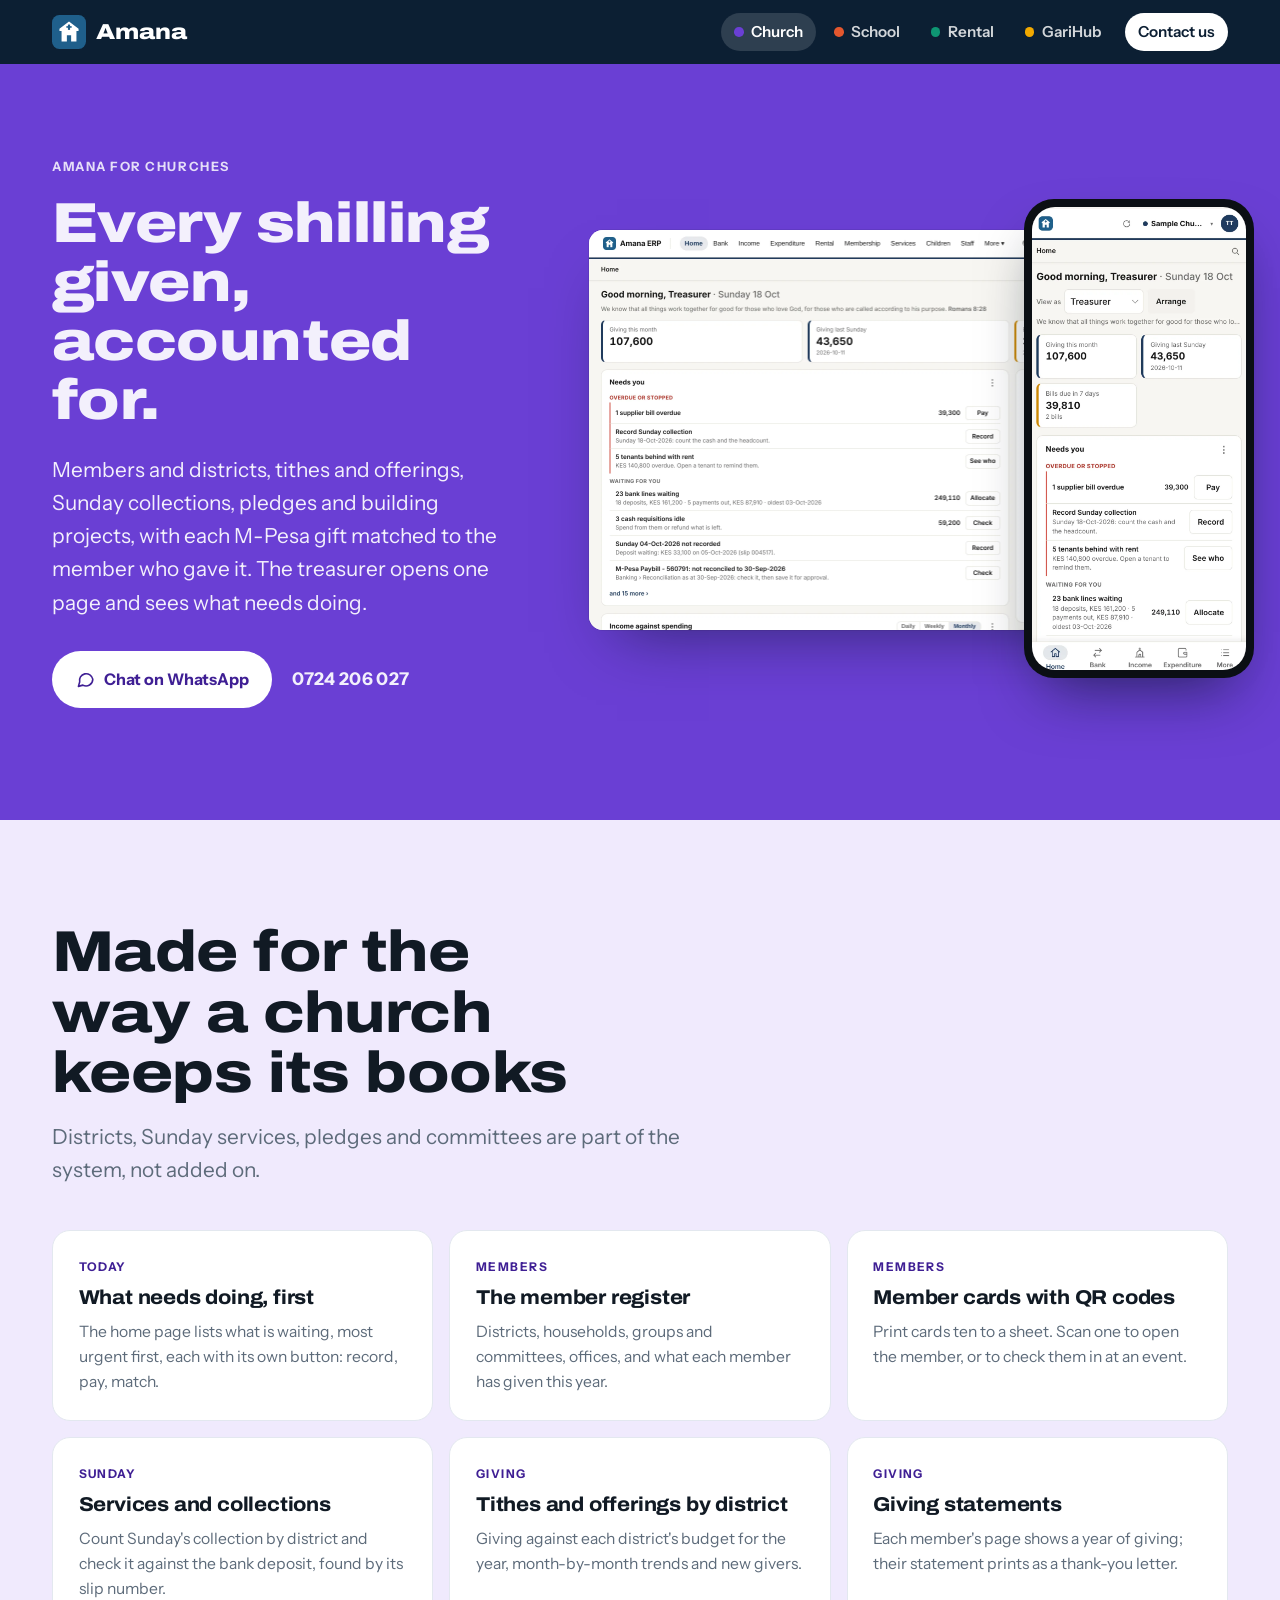
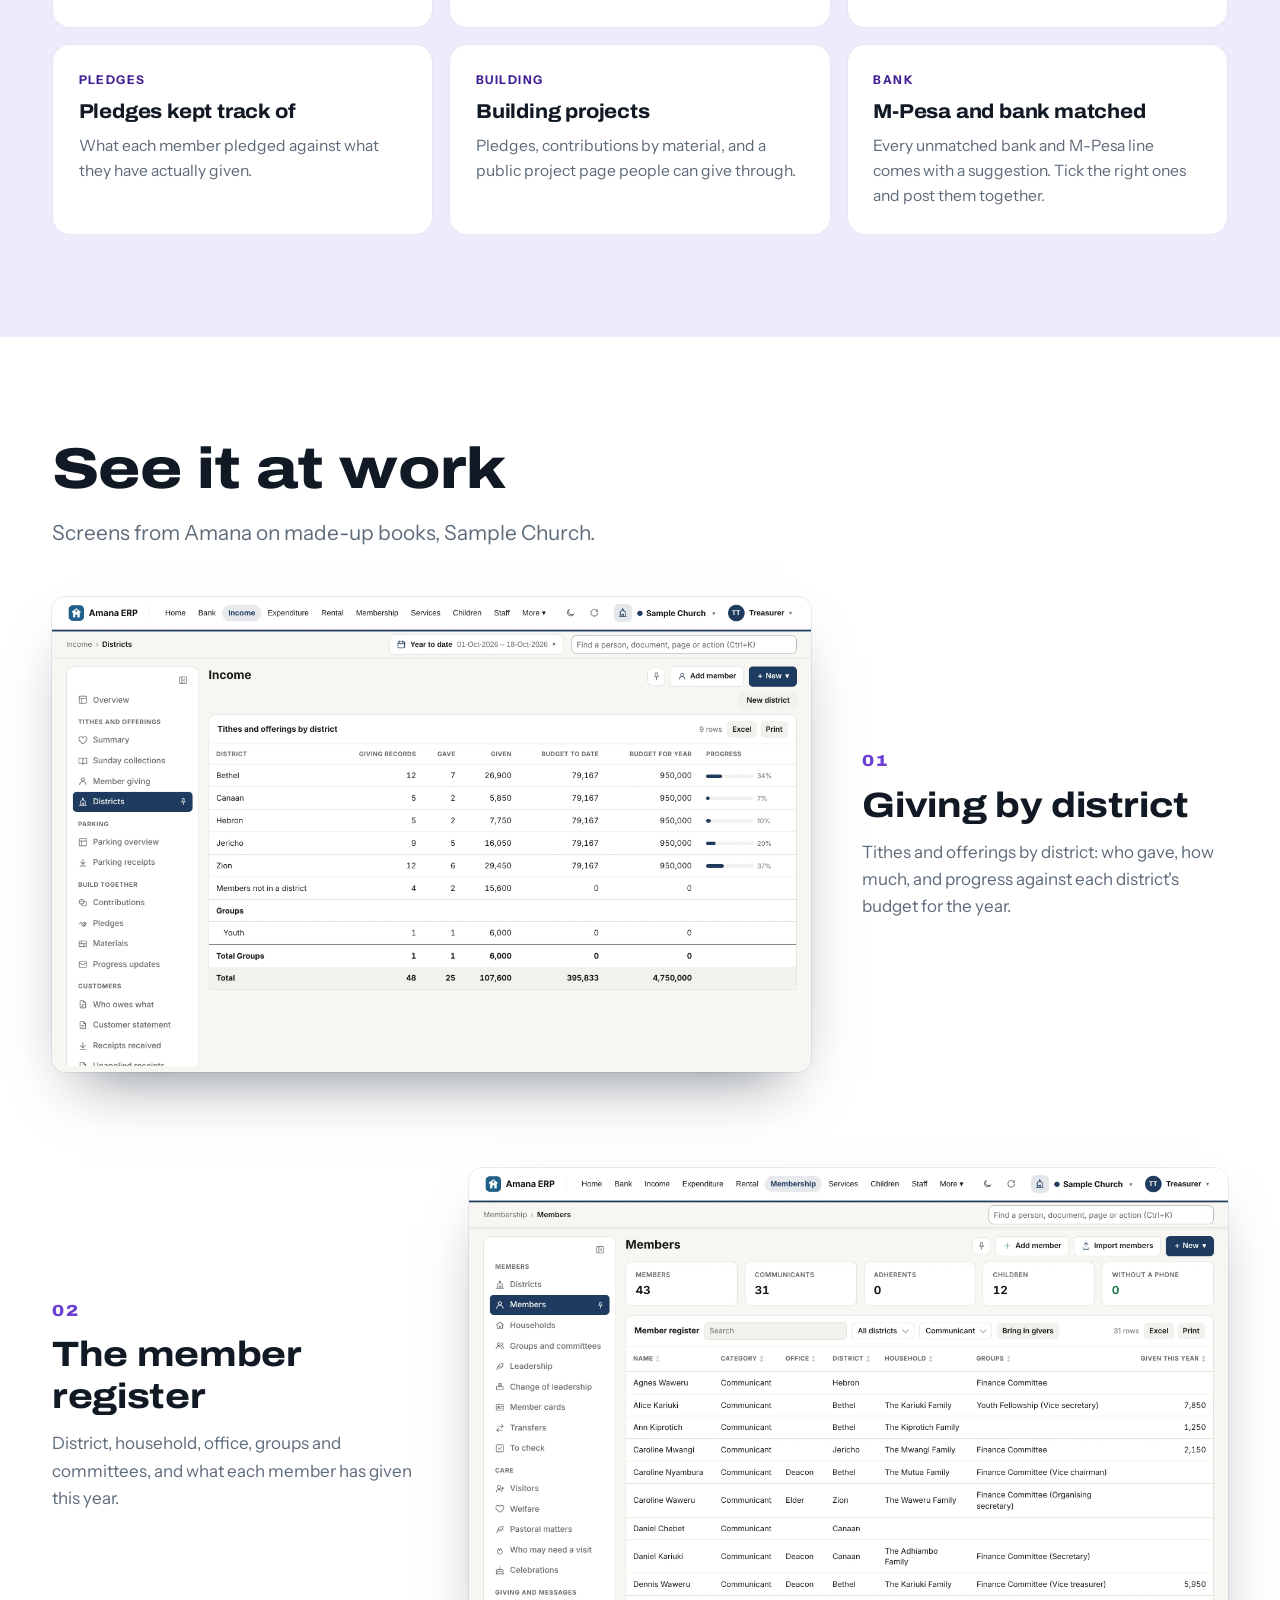
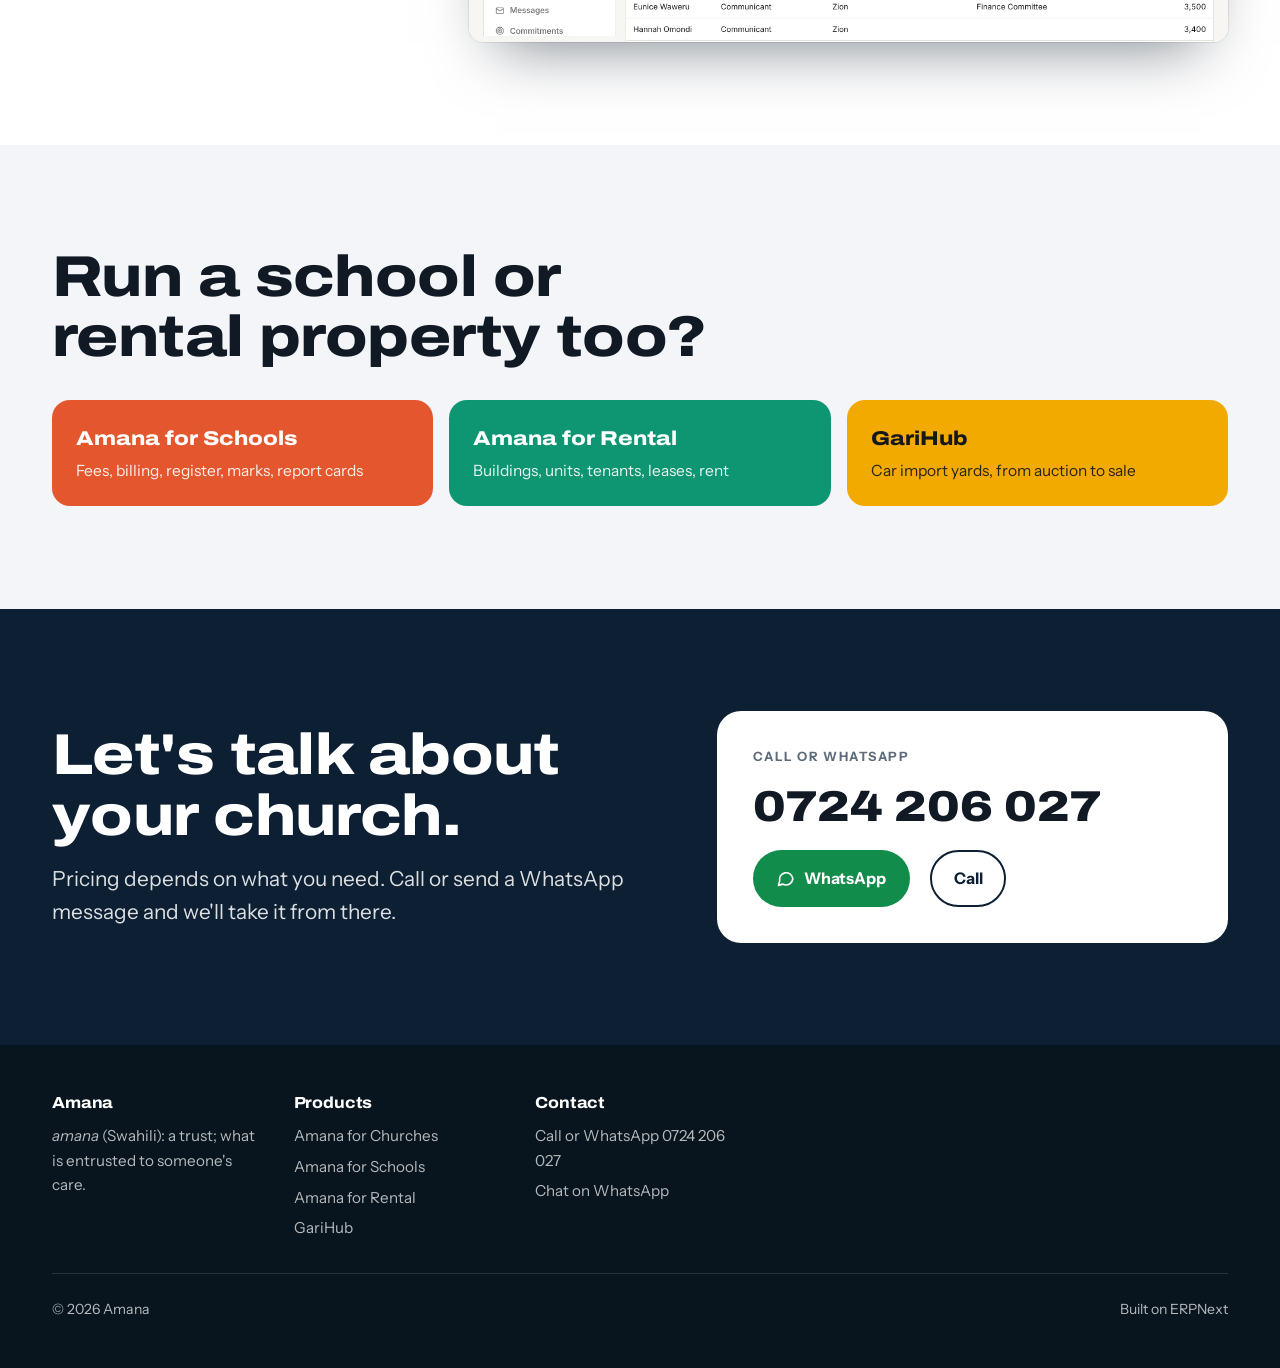
==== church/index.html @ 013166c6 "Church, School and Rental pages; key screenshots only Each product has its own page in its own colou" ====
<!doctype html>
<html lang="en">
<head>
<meta charset="utf-8">
<meta name="viewport" content="width=device-width, initial-scale=1, viewport-fit=cover">
<title>Amana for Churches</title>
<meta name="description" content="Amana keeps a church&#x27;s members, giving, Sunday services, pledges, building projects and accounts in one place, with M-Pesa and bank lines matched to the member.">
<meta property="og:title" content="Amana for Churches">
<meta property="og:description" content="Amana keeps a church&#x27;s members, giving, Sunday services, pledges, building projects and accounts in one place, with M-Pesa and bank lines matched to the member.">
<meta property="og:image" content="https://amana-erp.com/images/church/today.webp">
<meta property="og:url" content="https://amana-erp.com/church/">
<meta property="og:type" content="website">
<link rel="icon" href="/images/amana.svg" type="image/svg+xml">
<link rel="preconnect" href="https://fonts.googleapis.com">
<link rel="preconnect" href="https://fonts.gstatic.com" crossorigin>
<link rel="stylesheet" href="https://fonts.googleapis.com/css2?family=Archivo:wdth,wght@62..125,100..900&family=Instrument+Sans:wght@400;500;600;700&display=swap">
<link rel="stylesheet" href="/css/site.css">
</head>
<body>

<header class="site-header">
	<div class="wrap">
		<a class="logo" href="/"><img src="/images/amana.svg" alt="" width="34" height="34">Amana</a>
		<nav class="site-nav" aria-label="Products">
			<a href="/church/" aria-current="page"><span class="dot" style="background:var(--church)"></span>Church</a>
			<a href="/school/"><span class="dot" style="background:var(--school)"></span>School</a>
			<a href="/rental/"><span class="dot" style="background:var(--rental)"></span>Rental</a>
			<a href="/garihub/"><span class="dot" style="background:var(--garihub)"></span>GariHub</a>
			<a class="nav-contact" href="#contact">Contact us</a>
		</nav>
	</div>
</header>
<main>
	<section class="hero-product tone-church">
		<div class="wrap">
			<div>
				<p class="eyebrow">Amana for Churches</p>
				<h1>Every shilling given, accounted for.</h1>
				<p class="lede">Members and districts, tithes and offerings, Sunday collections, pledges and building projects, with each M-Pesa gift matched to the member who gave it. The treasurer opens one page and sees what needs doing.</p>
				<div class="actions">
					<a class="btn btn-light" href="https://wa.me/254724206027" target="_blank" rel="noopener"><svg viewBox="0 0 24 24" fill="none" stroke="currentColor" stroke-width="2" stroke-linecap="round" stroke-linejoin="round" aria-hidden="true"><path d="M21 11.5a8.4 8.4 0 0 1-12.4 7.4L3 20.5l1.6-5.4A8.4 8.4 0 1 1 21 11.5z"/></svg>Chat on WhatsApp</a>
					<span class="phone-number">0724 206 027</span>
				</div>
			</div>
			<div class="stage">
				<div class="shot"><img src="/images/church/today.webp" alt="The treasurer&#x27;s home page: giving this month, bills due, what needs doing and the cash in each account" width="1280" height="800"></div>
				<div class="phone"><img src="/images/church/today-phone.webp" alt="The church&#x27;s home page on a phone" width="390" height="844"></div>
			</div>
		</div>
	</section>

	<section class="band soft tone-church">
		<div class="wrap">
			<div class="section-head">
				<h2>Made for the way a church keeps its books</h2>
				<p class="lede">Districts, Sunday services, pledges and committees are part of the system, not added on.</p>
			</div>
			<div class="features">
				<article class="feature"><span class="area">Today</span><h3>What needs doing, first</h3><p>The home page lists what is waiting, most urgent first, each with its own button: record, pay, match.</p></article>
				<article class="feature"><span class="area">Members</span><h3>The member register</h3><p>Districts, households, groups and committees, offices, and what each member has given this year.</p></article>
				<article class="feature"><span class="area">Members</span><h3>Member cards with QR codes</h3><p>Print cards ten to a sheet. Scan one to open the member, or to check them in at an event.</p></article>
				<article class="feature"><span class="area">Sunday</span><h3>Services and collections</h3><p>Count Sunday&#x27;s collection by district and check it against the bank deposit, found by its slip number.</p></article>
				<article class="feature"><span class="area">Giving</span><h3>Tithes and offerings by district</h3><p>Giving against each district&#x27;s budget for the year, month-by-month trends and new givers.</p></article>
				<article class="feature"><span class="area">Giving</span><h3>Giving statements</h3><p>Each member&#x27;s page shows a year of giving; their statement prints as a thank-you letter.</p></article>
				<article class="feature"><span class="area">Pledges</span><h3>Pledges kept track of</h3><p>What each member pledged against what they have actually given.</p></article>
				<article class="feature"><span class="area">Building</span><h3>Building projects</h3><p>Pledges, contributions by material, and a public project page people can give through.</p></article>
				<article class="feature"><span class="area">Bank</span><h3>M-Pesa and bank matched</h3><p>Every unmatched bank and M-Pesa line comes with a suggestion. Tick the right ones and post them together.</p></article>
			</div>
		</div>
	</section>

	<section class="band tone-church">
		<div class="wrap">
			<div class="section-head">
				<h2>See it at work</h2>
				<p class="lede">Screens from Amana on made-up books, Sample Church.</p>
			</div>
			<div class="screens">
				<div class="screen-row">
					<div class="shot"><img src="/images/church/giving-by-district.webp" alt="Tithes and offerings by district against budget" width="1280" height="800" loading="lazy"></div>
					<div><span class="num">01</span><h3>Giving by district</h3><p>Tithes and offerings by district: who gave, how much, and progress against each district&#x27;s budget for the year.</p></div>
				</div>
				<div class="screen-row">
					<div class="shot"><img src="/images/church/members.webp" alt="The member register" width="1280" height="800" loading="lazy"></div>
					<div><span class="num">02</span><h3>The member register</h3><p>District, household, office, groups and committees, and what each member has given this year.</p></div>
				</div>
			</div>
		</div>
	</section>

	<section class="band mist">
		<div class="wrap">
			<div class="section-head"><h2>Run a school or rental property too?</h2></div>
			<div class="others">
				<a class="tone-school" href="/school/"><b>Amana for Schools</b><span>Fees, billing, register, marks, report cards</span></a>
				<a class="tone-rental" href="/rental/"><b>Amana for Rental</b><span>Buildings, units, tenants, leases, rent</span></a>
				<a class="tone-garihub" href="/garihub/"><b>GariHub</b><span>Car import yards, from auction to sale</span></a>
			</div>
		</div>
	</section>

	<section class="band contact" id="contact">
		<div class="wrap">
			<div>
				<h2>Let's talk about your church.</h2>
				<p class="lede">Pricing depends on what you need. Call or send a WhatsApp message and we'll take it from there.</p>
			</div>
			<div class="contact-card">
				<span class="label">Call or WhatsApp</span>
				<span class="big">0724 206 027</span>
				<div class="actions">
					<a class="btn btn-whatsapp" href="https://wa.me/254724206027" target="_blank" rel="noopener"><svg viewBox="0 0 24 24" fill="none" stroke="currentColor" stroke-width="2" stroke-linecap="round" stroke-linejoin="round" aria-hidden="true"><path d="M21 11.5a8.4 8.4 0 0 1-12.4 7.4L3 20.5l1.6-5.4A8.4 8.4 0 1 1 21 11.5z"/></svg>WhatsApp</a>
					<a class="btn btn-ghost" href="tel:+254724206027">Call</a>
				</div>
			</div>
		</div>
	</section>
</main>

<footer class="site-footer">
	<div class="wrap">
		<div>
			<h3>Amana</h3>
			<p><i>amana</i> (Swahili): a trust; what is entrusted to someone's care.</p>
		</div>
		<div>
			<h3>Products</h3>
			<ul>
				<li><a href="/church/">Amana for Churches</a></li>
				<li><a href="/school/">Amana for Schools</a></li>
				<li><a href="/rental/">Amana for Rental</a></li>
				<li><a href="/garihub/">GariHub</a></li>
			</ul>
		</div>
		<div>
			<h3>Contact</h3>
			<ul>
				<li>Call or WhatsApp 0724 206 027</li>
				<li><a href="https://wa.me/254724206027" target="_blank" rel="noopener">Chat on WhatsApp</a></li>
			</ul>
		</div>
		<p class="fine"><span>© 2026 Amana</span><span>Built on ERPNext</span></p>
	</div>
</footer>
</body>
</html>
---- css/site.css ----
/* Amana website: one shared stylesheet for the home page and the product pages.
   Layout: full-width colour bands. Each product owns one strong colour; the company
   colour is deep navy. Pages are a stack of bands: hero, features, screens, contact. */
:root {
	--navy: #0c1f33;
	--navy-2: #14304d;
	--ink: #111a24;
	--text: #2b3644;
	--muted: #5d6b7a;
	--line: #e3e8ef;
	--paper: #ffffff;
	--mist: #f3f5f9;

	--church: #6a3fd4;
	--church-deep: #3f1f94;
	--church-soft: #f0eafd;
	--school: #e4572e;
	--school-deep: #a8331a;
	--school-soft: #fdece6;
	--rental: #0e9673;
	--rental-deep: #0a6650;
	--rental-soft: #e2f5ef;
	--garihub: #f2a900;
	--garihub-deep: #8a5a00;
	--garihub-soft: #fff4d4;
	--garihub-ink: #14181d;
	--whatsapp: #128c4a;

	--font-display: "Archivo", "Arial Black", "Helvetica Neue", Arial, sans-serif;
	--font-body: "Instrument Sans", "Segoe UI", system-ui, -apple-system, sans-serif;

	--step-0: 1.0625rem;
	--step-1: 1.25rem;
	--step-2: clamp(1.6rem, 3vw, 2.2rem);
	--step-3: clamp(2.1rem, 5vw, 3.6rem);
	--step-4: clamp(2.5rem, 6.5vw, 4.75rem);
	--wide: 76rem;
	--radius: 18px;
	color-scheme: light;
}

*, *::before, *::after { box-sizing: border-box; }
html { scroll-behavior: smooth; }
@media (prefers-reduced-motion: reduce) { html { scroll-behavior: auto; } }
body {
	margin: 0;
	background: var(--paper);
	color: var(--text);
	font-family: var(--font-body);
	font-size: var(--step-0);
	line-height: 1.6;
	-webkit-font-smoothing: antialiased;
}
img { max-width: 100%; height: auto; display: block; }
a { color: inherit; }
a:focus-visible, button:focus-visible { outline: 3px solid var(--garihub); outline-offset: 3px; border-radius: 6px; }
h1, h2, h3 {
	font-family: var(--font-display);
	font-stretch: 118%;
	color: var(--ink);
	text-wrap: balance;
	margin: 0;
	line-height: 1.05;
	letter-spacing: -0.01em;
}
h1 { font-size: var(--step-4); font-weight: 850; }
h2 { font-size: var(--step-3); font-weight: 800; }
h3 { font-size: var(--step-1); font-weight: 750; line-height: 1.2; font-stretch: 108%; }
p { margin: 0; }

.wrap {
	max-width: var(--wide);
	margin-inline: auto;
	padding-left: max(20px, env(safe-area-inset-left, 0px));
	padding-right: max(20px, env(safe-area-inset-right, 0px));
}
.band { padding-block: clamp(3.5rem, 8vw, 6.5rem); }
.eyebrow {
	display: inline-block;
	font-weight: 700;
	font-size: 0.8rem;
	letter-spacing: 0.12em;
	text-transform: uppercase;
}
.lede { font-size: clamp(1.1rem, 1.8vw, 1.3rem); max-width: 40rem; }

/* Buttons */
.btn {
	display: inline-flex; align-items: center; gap: 0.55rem;
	padding: 0.85rem 1.35rem; border-radius: 999px;
	font-weight: 700; font-size: 1rem; text-decoration: none;
	border: 2px solid transparent; transition: transform 0.15s ease;
}
.btn:hover { transform: translateY(-2px); }
@media (prefers-reduced-motion: reduce) { .btn:hover { transform: none; } }
.btn svg { width: 1.2em; height: 1.2em; flex: none; }
.btn-whatsapp { background: var(--whatsapp); color: #fff; }
.btn-light { background: #fff; color: var(--ink); }
.btn-ghost { border-color: currentColor; color: inherit; }
.phone-number { font-weight: 700; font-size: 1.1rem; letter-spacing: 0.02em; white-space: nowrap; user-select: all; }
.actions { display: flex; flex-wrap: wrap; align-items: center; gap: 0.9rem 1.25rem; margin-top: 2rem; }

/* Header */
body::before {
	content: ""; position: fixed; inset: 0 0 auto;
	height: env(safe-area-inset-top, 0px); z-index: 30; background: var(--navy);
}
.site-header {
	position: sticky; top: env(safe-area-inset-top, 0px); z-index: 20;
	background: var(--navy); color: #fff;
}
.site-header .wrap { display: flex; align-items: center; gap: 1rem 2rem; padding-block: 0.8rem; flex-wrap: wrap; }
.logo { display: flex; align-items: center; gap: 0.6rem; text-decoration: none; font-family: var(--font-display); font-stretch: 118%; font-weight: 850; font-size: 1.35rem; color: #fff; }
.logo img { width: 34px; height: 34px; }
.site-nav { display: flex; align-items: center; gap: 0.35rem; margin-left: auto; flex-wrap: wrap; }
.site-nav a {
	text-decoration: none; font-weight: 600; font-size: 0.95rem;
	padding: 0.45rem 0.8rem; border-radius: 999px; color: rgba(255,255,255,0.82);
	display: inline-flex; align-items: center; gap: 0.45rem;
}
.site-nav a:hover { color: #fff; background: rgba(255,255,255,0.08); }
.site-nav .dot { width: 0.6rem; height: 0.6rem; border-radius: 50%; flex: none; }
.site-nav a[aria-current="page"] { color: #fff; background: rgba(255,255,255,0.14); }
.site-nav a.nav-contact { background: #fff; color: var(--navy); margin-left: 0.4rem; }
@media (max-width: 760px) {
	.site-header .wrap { padding-block: 0.6rem; }
	.site-nav { margin-left: 0; width: 100%; flex-wrap: nowrap; overflow-x: auto; scrollbar-width: none; padding-bottom: 0.2rem; }
	.site-nav::-webkit-scrollbar { display: none; }
	.site-nav a { white-space: nowrap; }
	.site-nav a.nav-contact { margin-left: auto; }
	.site-nav .dot { display: none; }
	.site-nav a { padding: 0.4rem 0.6rem; }
}
@media (max-width: 440px) { .site-nav a.nav-contact { display: none; } }

/* Screenshot frames */
.shot {
	border-radius: 14px; overflow: hidden; background: #fff;
	box-shadow: 0 30px 60px -28px rgba(8, 20, 35, 0.55), 0 0 0 1px rgba(8, 20, 35, 0.08);
}
.shot img { width: 100%; }
.phone {
	width: min(42%, 230px); border-radius: 30px; overflow: hidden; background: #0b0f14;
	padding: 8px; box-shadow: 0 30px 60px -20px rgba(8, 20, 35, 0.6);
}
.phone img { border-radius: 23px; }
.stage { position: relative; }
.stage .phone { position: absolute; right: -4%; bottom: -12%; }
@media (max-width: 900px) { .stage .phone { right: 0; bottom: -10%; width: 38%; } }

/* Home hero */
.hero-home { background: var(--navy); color: rgba(255,255,255,0.86); overflow: hidden; }
.hero-home .wrap { display: grid; grid-template-columns: minmax(0, 0.95fr) minmax(0, 1.05fr); gap: clamp(2.5rem, 5vw, 4rem); align-items: center; padding-block: clamp(3rem, 7vw, 5.5rem) clamp(4.5rem, 9vw, 6.5rem); }
@media (max-width: 960px) { .hero-home .wrap { grid-template-columns: minmax(0, 1fr); } }
.hero-home h1 { color: #fff; max-width: 15ch; font-size: clamp(2.4rem, 4.8vw, 4.1rem); }
.hero-home h1 em { font-style: normal; background: linear-gradient(90deg, var(--church) 0%, var(--school) 38%, var(--garihub) 70%, var(--rental) 100%); -webkit-background-clip: text; background-clip: text; color: transparent; }
.hero-home .lede { margin-top: 1.5rem; }
.hero-home .eyebrow { color: var(--garihub); margin-bottom: 1.25rem; }
.hero-home .phone-number { color: #fff; }
.product-strip { display: grid; grid-template-columns: repeat(4, minmax(0, 1fr)); gap: 0; margin-top: 1rem; }
.product-strip a {
	display: grid; gap: 0.35rem; padding: 1.4rem 1.4rem 1.6rem; text-decoration: none;
	color: #fff; min-height: 9.5rem; align-content: end;
}
.product-strip a b { font-family: var(--font-display); font-stretch: 118%; font-weight: 800; font-size: 1.4rem; line-height: 1.1; }
.product-strip a span { font-size: 0.95rem; opacity: 0.9; }
.product-strip a .arrow { font-weight: 700; opacity: 1; }
.product-strip .p-church { background: var(--church); }
.product-strip .p-school { background: var(--school); }
.product-strip .p-rental { background: var(--rental); }
.product-strip .p-garihub { background: var(--garihub); color: var(--garihub-ink); }
.product-strip a:hover .arrow { text-decoration: underline; }
@media (max-width: 860px) { .product-strip { grid-template-columns: repeat(2, minmax(0, 1fr)); } }
@media (max-width: 460px) { .product-strip a { min-height: 7.5rem; padding: 1.1rem; } .product-strip a b { font-size: 1.15rem; } }

/* Home product sections */
.product-row { display: grid; grid-template-columns: minmax(0, 0.9fr) minmax(0, 1.1fr); gap: clamp(2rem, 5vw, 4.5rem); align-items: center; }
.product-row.flip > :first-child { order: 2; }
@media (max-width: 900px) { .product-row, .product-row.flip { grid-template-columns: minmax(0, 1fr); } .product-row.flip > :first-child { order: 0; } }
.product-row h2 { margin-top: 0.75rem; }
.product-row .lede { margin-top: 1rem; color: var(--text); }
.ticks { list-style: none; padding: 0; margin: 1.5rem 0 0; display: grid; gap: 0.6rem; }
.ticks li { display: grid; grid-template-columns: 1.6rem minmax(0, 1fr); gap: 0.4rem; }
.ticks li::before { content: ""; width: 1.1rem; height: 1.1rem; margin-top: 0.3rem; border-radius: 50%; background: var(--accent, var(--navy)); box-shadow: inset 0 0 0 4px var(--accent-soft, var(--mist)); }
.more { display: inline-flex; margin-top: 1.75rem; font-weight: 700; color: var(--accent-deep, var(--navy)); text-decoration: none; border-bottom: 2px solid currentColor; padding-bottom: 2px; }
.more:hover { border-bottom-width: 3px; }
.tone-church { --accent: var(--church); --accent-deep: var(--church-deep); --accent-soft: var(--church-soft); }
.tone-school { --accent: var(--school); --accent-deep: var(--school-deep); --accent-soft: var(--school-soft); }
.tone-rental { --accent: var(--rental); --accent-deep: var(--rental-deep); --accent-soft: var(--rental-soft); }
.tone-garihub { --accent: var(--garihub); --accent-deep: var(--garihub-deep); --accent-soft: var(--garihub-soft); }
.tone-church .eyebrow, .tone-school .eyebrow, .tone-rental .eyebrow, .tone-garihub .eyebrow { color: var(--accent-deep); }
.band.soft { background: var(--accent-soft, var(--mist)); }
.band.mist { background: var(--mist); }

/* Kenya strip */
.kenya { background: var(--navy); color: rgba(255,255,255,0.84); }
.kenya h2 { color: #fff; max-width: 18ch; }
.kenya-grid { margin-top: 2.5rem; display: grid; grid-template-columns: repeat(auto-fit, minmax(14rem, 1fr)); gap: 1rem; }
.kenya-grid div { background: var(--navy-2); border-radius: var(--radius); padding: 1.5rem; display: grid; gap: 0.5rem; align-content: start; }
.kenya-grid h3 { color: #fff; font-size: 1.15rem; }
.kenya-grid p { font-size: 0.97rem; }
.kenya-grid .tag { font-size: 0.75rem; font-weight: 700; letter-spacing: 0.1em; text-transform: uppercase; color: var(--garihub); }

/* Steps */
.steps { list-style: none; padding: 0; margin: 2.5rem 0 0; display: grid; grid-template-columns: repeat(auto-fit, minmax(14rem, 1fr)); gap: 1rem; counter-reset: step; }
.steps li { counter-increment: step; background: var(--mist); border-radius: var(--radius); padding: 1.5rem; display: grid; gap: 0.5rem; align-content: start; }
.steps li::before { content: counter(step); font-family: var(--font-display); font-stretch: 118%; font-weight: 850; font-size: 2.4rem; line-height: 1; color: var(--navy); }
.steps p { color: var(--muted); font-size: 0.97rem; }

/* Product page hero */
.hero-product { background: var(--accent); color: rgba(255,255,255,0.92); overflow: hidden; }
.hero-product.tone-garihub { color: var(--garihub-ink); }
.hero-product .wrap { display: grid; grid-template-columns: minmax(0, 0.85fr) minmax(0, 1.15fr); gap: clamp(2rem, 5vw, 4rem); align-items: center; padding-block: clamp(3rem, 7vw, 5.5rem) clamp(4rem, 9vw, 7rem); }
@media (max-width: 900px) { .hero-product .wrap { grid-template-columns: minmax(0, 1fr); } }
.hero-product h1 { color: inherit; font-size: clamp(2.3rem, 4.4vw, 3.8rem); }
.hero-product .eyebrow { color: inherit; margin-bottom: 1rem; opacity: 0.9; display: inline-flex; align-items: center; gap: 0.6rem; }
.hero-product .eyebrow img { width: 30px; height: 30px; }
.hero-product .lede { margin-top: 1.4rem; }
.hero-product .btn-light { color: var(--accent-deep); }
.hero-product.tone-garihub .btn-light { color: var(--garihub-ink); }

/* Feature grid */
.section-head { max-width: 46rem; }
.section-head .lede { margin-top: 1rem; color: var(--muted); }
.features { margin-top: 2.75rem; display: grid; grid-template-columns: repeat(auto-fill, minmax(min(100%, 20rem), 1fr)); gap: 1rem; }
.feature { background: var(--paper); border-radius: var(--radius); padding: 1.6rem; display: grid; gap: 0.6rem; align-content: start; border: 1px solid var(--line); }
.feature .icon { width: 2.8rem; height: 2.8rem; border-radius: 12px; display: grid; place-items: center; background: var(--accent-soft); color: var(--accent-deep); }
.feature .icon svg { width: 1.45rem; height: 1.45rem; }
.feature p { color: var(--muted); font-size: 0.98rem; }

/* Screens: alternating rows */
.screens { display: grid; gap: clamp(3.5rem, 8vw, 6rem); margin-top: 3rem; }
.screen-row { display: grid; grid-template-columns: minmax(0, 1.35fr) minmax(0, 0.65fr); gap: clamp(1.5rem, 4vw, 3.5rem); align-items: center; }
.screen-row:nth-child(even) { grid-template-columns: minmax(0, 0.65fr) minmax(0, 1.35fr); }
.screen-row:nth-child(even) > :first-child { order: 2; }
.screen-row.phone-row:nth-child(even) { grid-template-columns: minmax(0, 1.2fr) minmax(0, 0.8fr); }
@media (max-width: 900px) { .screen-row, .screen-row:nth-child(even), .screen-row.phone-row:nth-child(even) { grid-template-columns: minmax(0, 1fr); } .screen-row:nth-child(even) > :first-child { order: 0; } }
.screen-row h3 { font-size: var(--step-2); font-stretch: 116%; }
.screen-row p { margin-top: 0.8rem; color: var(--muted); }
.screen-row .num { font-family: var(--font-display); font-stretch: 118%; font-weight: 850; color: var(--accent); font-size: 1rem; letter-spacing: 0.1em; margin-bottom: 0.6rem; display: block; }

/* Cross links */
.others { display: grid; grid-template-columns: repeat(auto-fit, minmax(15rem, 1fr)); gap: 1rem; margin-top: 2rem; }
.others a { display: grid; gap: 0.3rem; padding: 1.4rem 1.5rem; border-radius: var(--radius); text-decoration: none; color: #fff; background: var(--accent); }
.others a b { font-family: var(--font-display); font-stretch: 118%; font-weight: 800; font-size: 1.25rem; }
.others a span { opacity: 0.9; font-size: 0.97rem; }
.others a.tone-garihub { color: var(--garihub-ink); }

/* Contact band */
.contact { background: var(--navy); color: rgba(255,255,255,0.86); }
.contact .wrap { display: grid; grid-template-columns: minmax(0, 1.1fr) minmax(0, 0.9fr); gap: 2.5rem; align-items: center; }
@media (max-width: 860px) { .contact .wrap { grid-template-columns: minmax(0, 1fr); } }
.contact h2 { color: #fff; }
.contact .lede { margin-top: 1rem; }
.contact-card { background: #fff; color: var(--ink); border-radius: 24px; padding: clamp(1.5rem, 4vw, 2.25rem); display: grid; gap: 1.1rem; }
.contact-card .label { font-weight: 700; font-size: 0.8rem; letter-spacing: 0.12em; text-transform: uppercase; color: var(--muted); }
.contact-card .big { font-family: var(--font-display); font-stretch: 118%; font-weight: 850; font-size: clamp(2rem, 5vw, 2.7rem); line-height: 1; user-select: all; }
.contact-card .actions { margin-top: 0.25rem; }
.contact-card .btn-ghost { color: var(--navy); }

/* Footer */
.site-footer { background: #08151f; color: rgba(255,255,255,0.7); font-size: 0.95rem; }
.site-footer .wrap { padding-block: 3rem; display: grid; grid-template-columns: repeat(auto-fit, minmax(12rem, 1fr)); gap: 2rem; }
.site-footer h3 { color: #fff; font-size: 1rem; font-stretch: 110%; margin-bottom: 0.75rem; }
.site-footer ul { list-style: none; padding: 0; margin: 0; display: grid; gap: 0.4rem; }
.site-footer a { text-decoration: none; }
.site-footer a:hover { color: #fff; text-decoration: underline; }
.site-footer .fine { grid-column: 1 / -1; border-top: 1px solid rgba(255,255,255,0.12); padding-top: 1.5rem; display: flex; flex-wrap: wrap; gap: 0.5rem 2rem; justify-content: space-between; font-size: 0.88rem; }

/* Feature area label, phone rows, credits */
.feature .area { font-size: 0.75rem; font-weight: 700; letter-spacing: 0.12em; text-transform: uppercase; color: var(--accent-deep); }
.screen-row .phone.solo { position: static; width: min(100%, 300px); justify-self: center; }
.screen-row.phone-row { grid-template-columns: minmax(0, 0.8fr) minmax(0, 1.2fr); }
@media (max-width: 900px) { .screen-row.phone-row { grid-template-columns: minmax(0, 1fr); } }
.credits { margin-top: 2rem; overflow-x: auto; }
.credits table { border-collapse: collapse; width: 100%; font-size: 0.92rem; }
.credits th, .credits td { text-align: left; padding: 0.55rem 0.75rem; border-bottom: 1px solid var(--line); vertical-align: top; }
.credits th { font-size: 0.78rem; letter-spacing: 0.1em; text-transform: uppercase; color: var(--muted); }
.credits a { color: var(--navy-2); }
.site-footer .fine a { text-decoration: underline; }
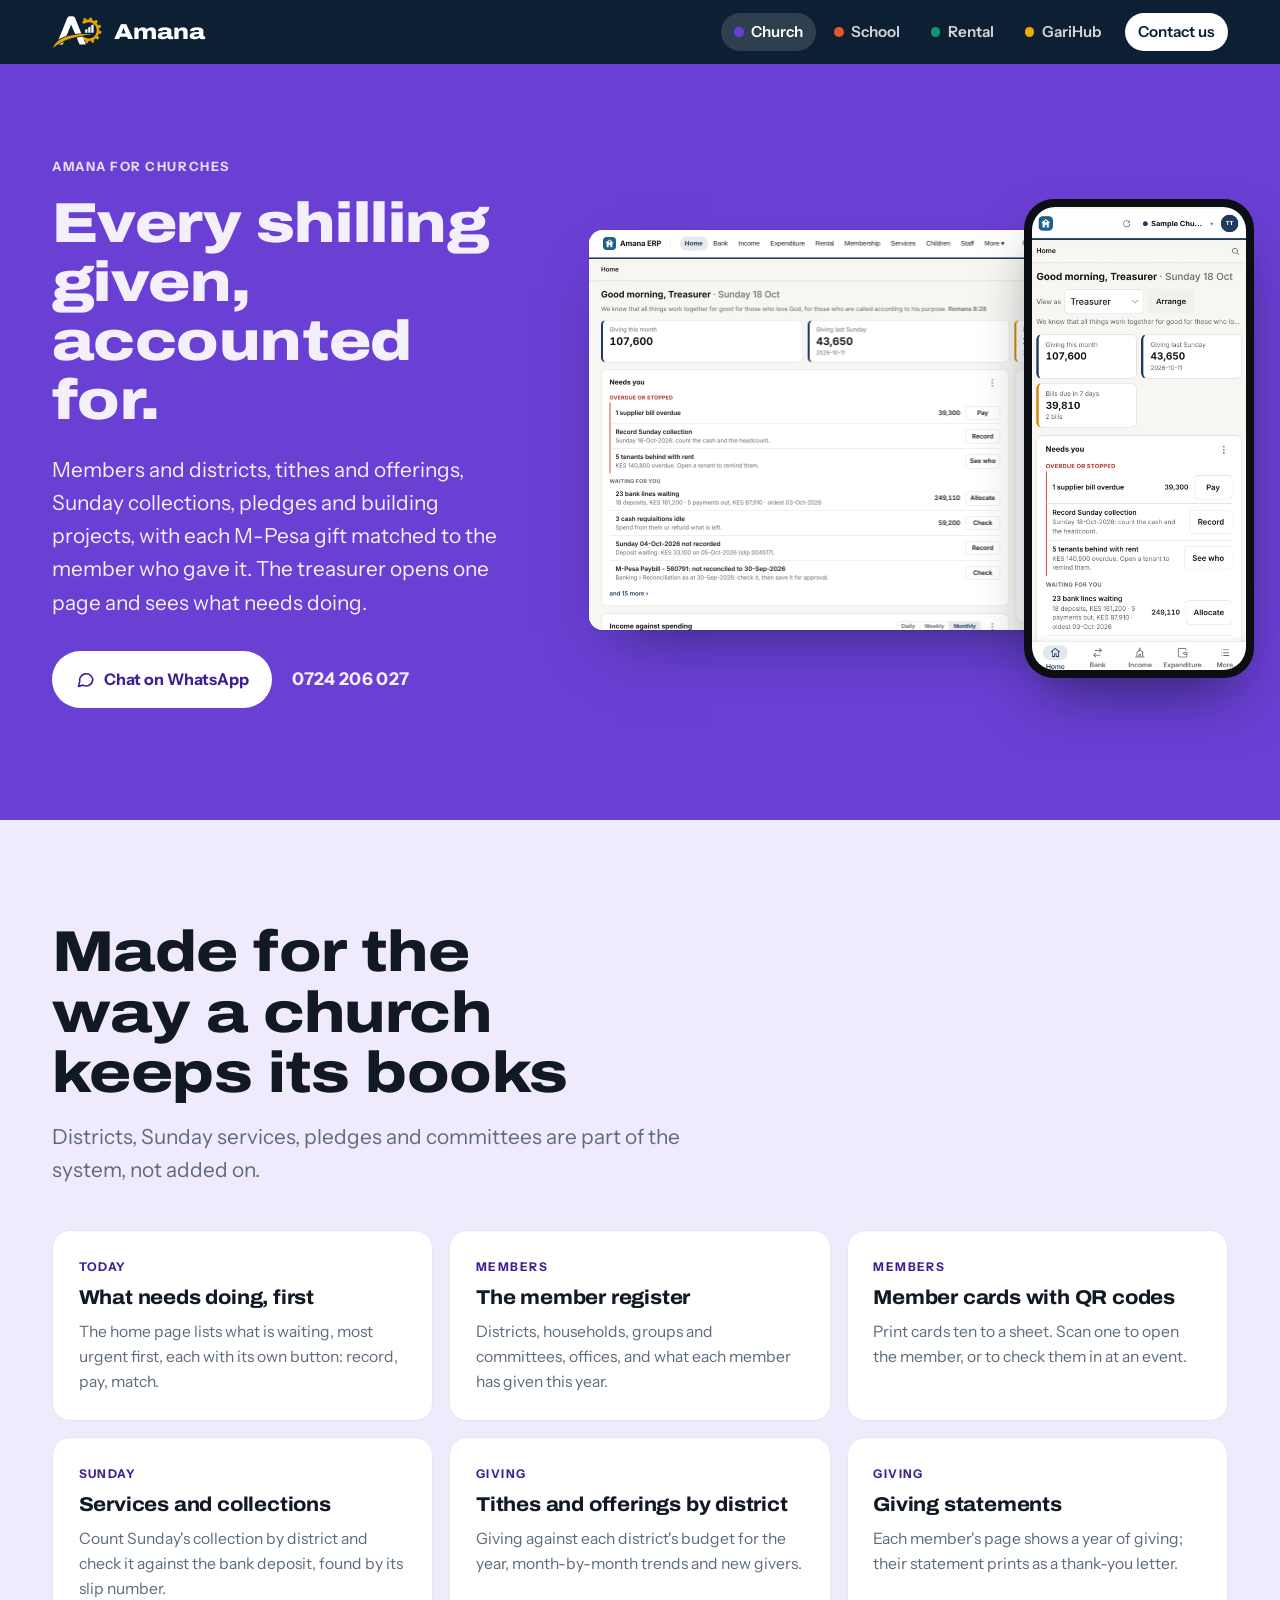
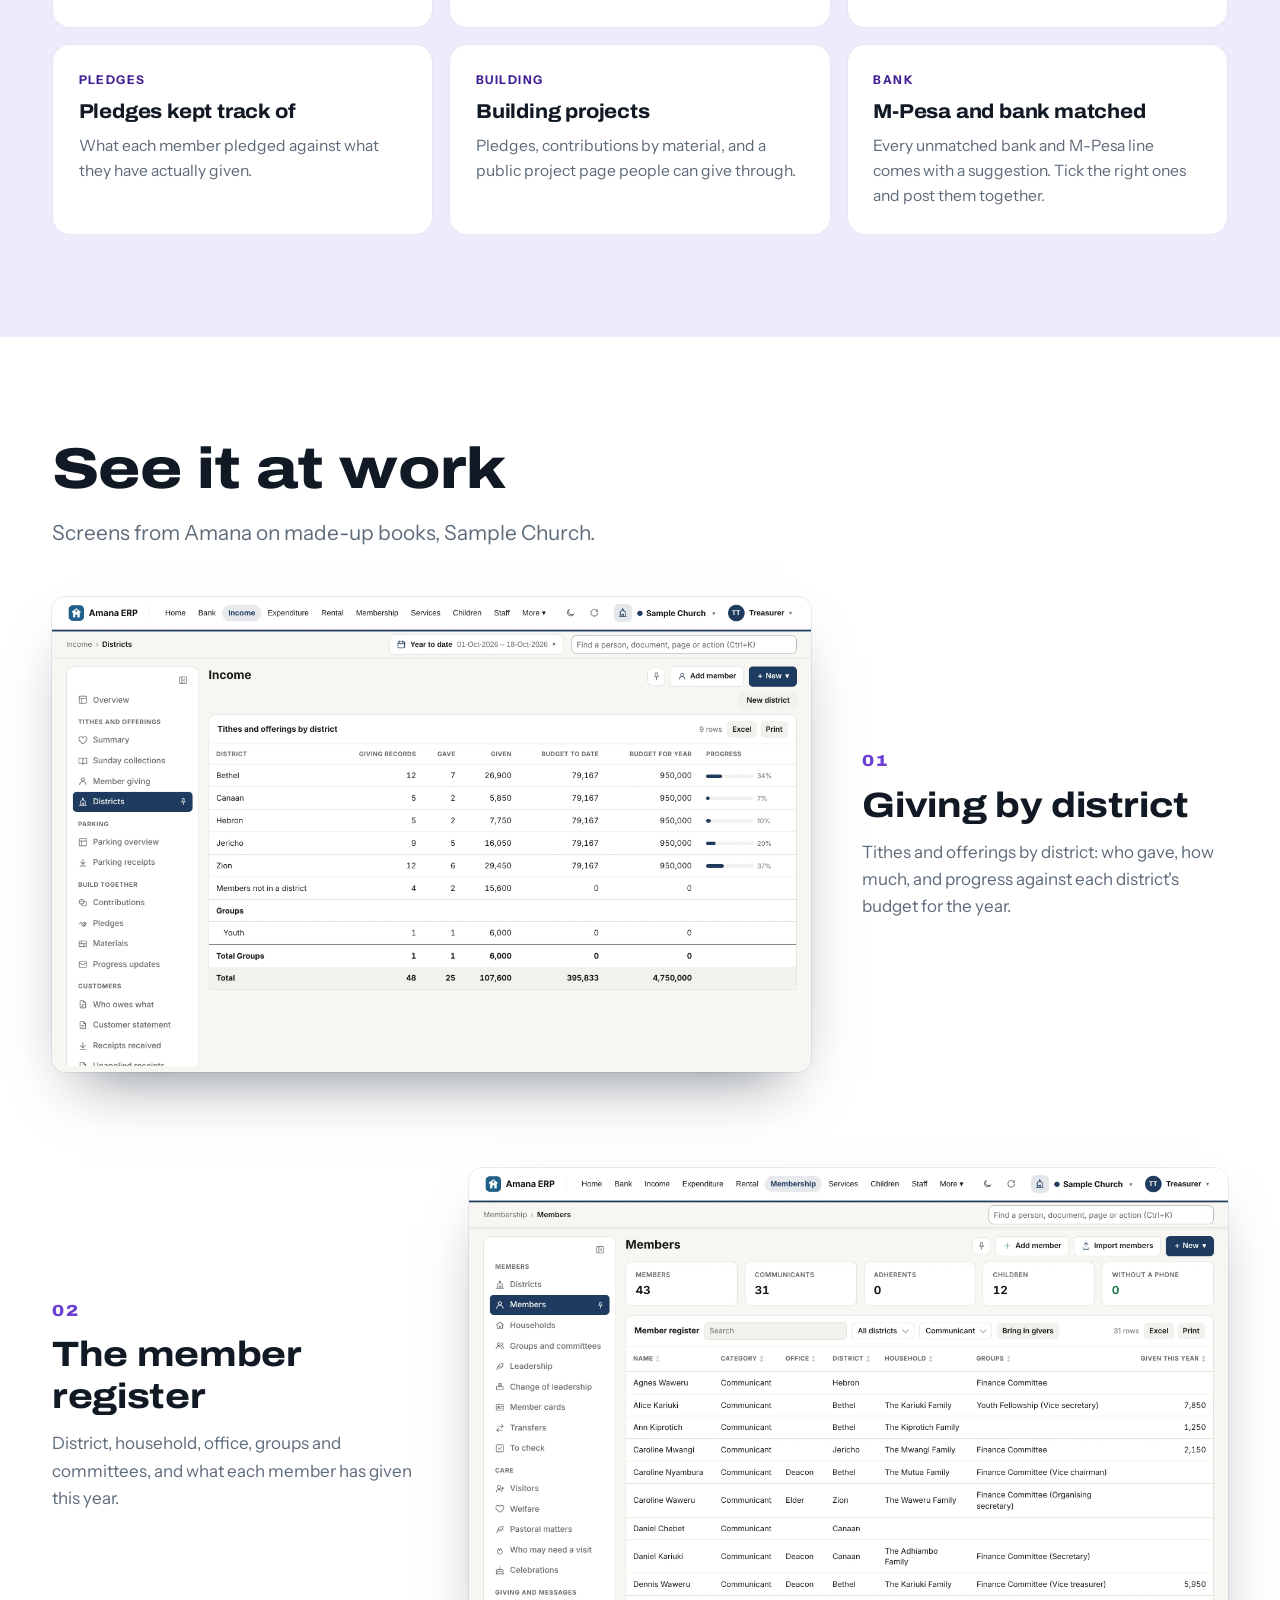
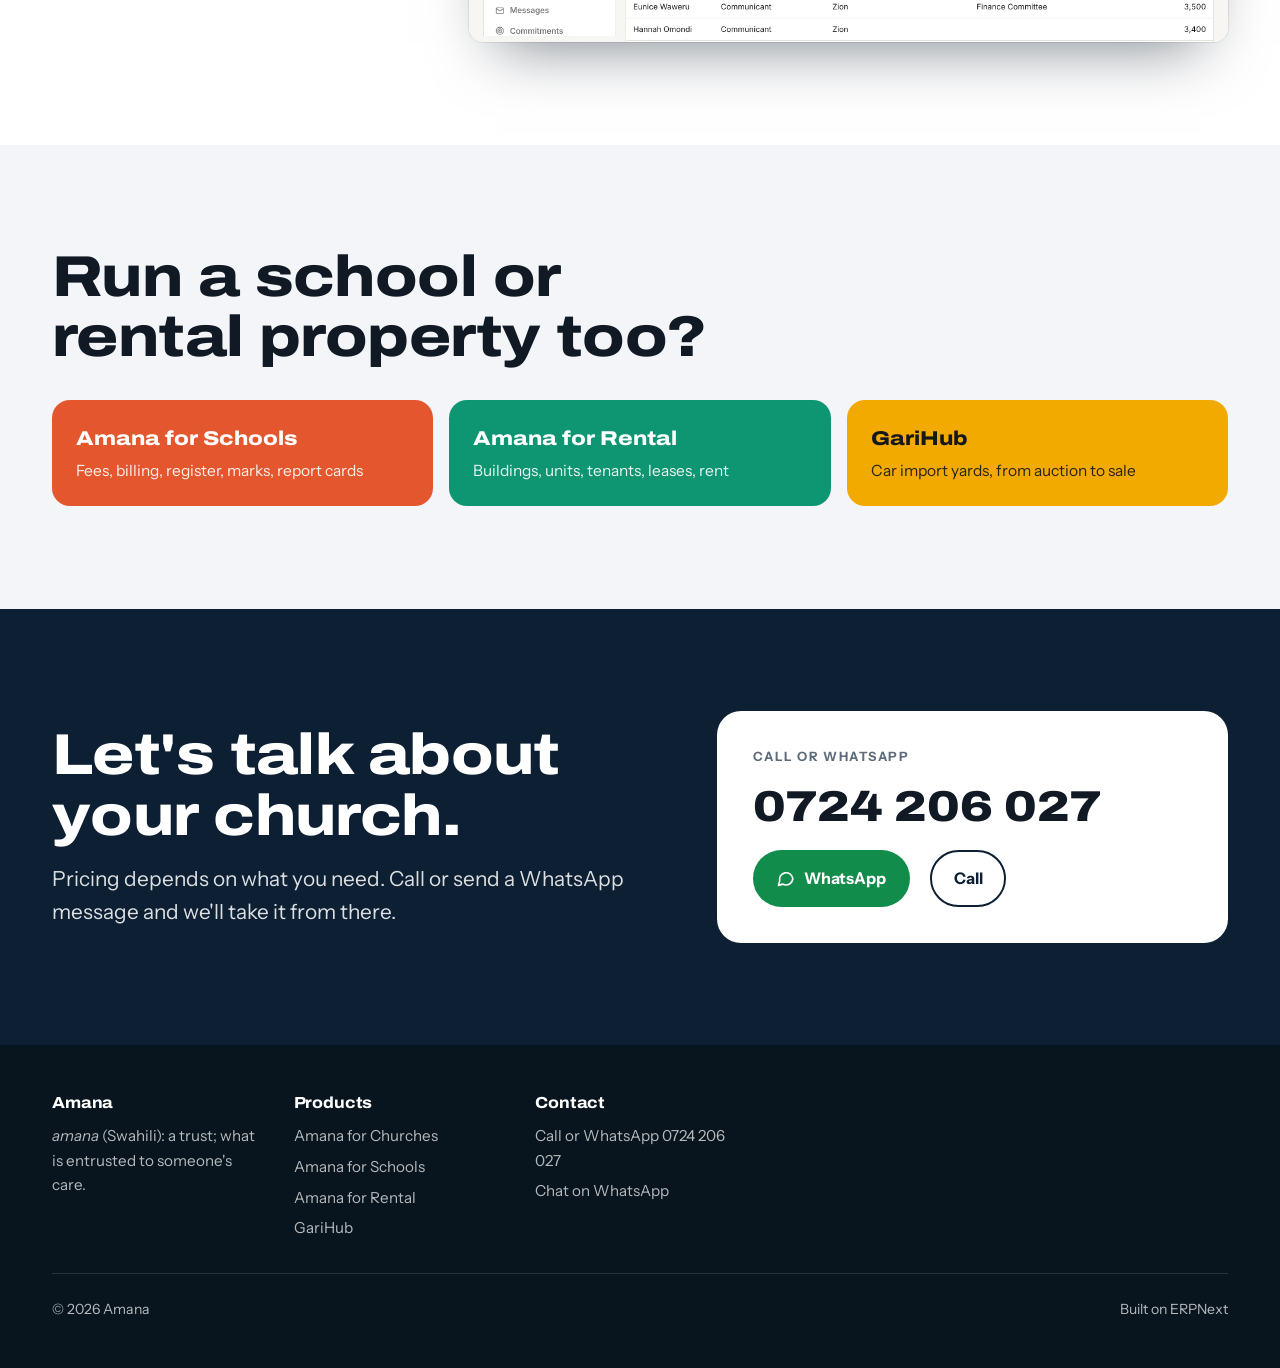
==== commit c641a6ef: "New Amana logo; the site presents Amana as an automation company The logo is the owner's design redr" ====
--- a/church/index.html
+++ b/church/index.html
@@ -11,6 +11,7 @@
 <meta property="og:url" content="https://amana-erp.com/church/">
 <meta property="og:type" content="website">
 <link rel="icon" href="/images/amana.svg" type="image/svg+xml">
+<link rel="apple-touch-icon" href="/images/brand/apple-touch-icon.png">
 <link rel="preconnect" href="https://fonts.googleapis.com">
 <link rel="preconnect" href="https://fonts.gstatic.com" crossorigin>
 <link rel="stylesheet" href="https://fonts.googleapis.com/css2?family=Archivo:wdth,wght@62..125,100..900&family=Instrument+Sans:wght@400;500;600;700&display=swap">
@@ -20,7 +21,7 @@
 
 <header class="site-header">
 	<div class="wrap">
-		<a class="logo" href="/"><img src="/images/amana.svg" alt="" width="34" height="34">Amana</a>
+		<a class="logo" href="/"><img src="/images/brand/amana-logo-white.svg" alt="" width="52" height="34">Amana</a>
 		<nav class="site-nav" aria-label="Products">
 			<a href="/church/" aria-current="page"><span class="dot" style="background:var(--church)"></span>Church</a>
 			<a href="/school/"><span class="dot" style="background:var(--school)"></span>School</a>
--- a/css/site.css
+++ b/css/site.css
@@ -111,7 +111,7 @@
 }
 .site-header .wrap { display: flex; align-items: center; gap: 1rem 2rem; padding-block: 0.8rem; flex-wrap: wrap; }
 .logo { display: flex; align-items: center; gap: 0.6rem; text-decoration: none; font-family: var(--font-display); font-stretch: 118%; font-weight: 850; font-size: 1.35rem; color: #fff; }
-.logo img { width: 34px; height: 34px; }
+.logo img { width: auto; height: 34px; }
 .site-nav { display: flex; align-items: center; gap: 0.35rem; margin-left: auto; flex-wrap: wrap; }
 .site-nav a {
 	text-decoration: none; font-weight: 600; font-size: 0.95rem;
@@ -195,7 +195,7 @@
 /* Kenya strip */
 .kenya { background: var(--navy); color: rgba(255,255,255,0.84); }
 .kenya h2 { color: #fff; max-width: 18ch; }
-.kenya-grid { margin-top: 2.5rem; display: grid; grid-template-columns: repeat(auto-fit, minmax(14rem, 1fr)); gap: 1rem; }
+.kenya-grid { margin-top: 2.5rem; display: grid; grid-template-columns: repeat(auto-fit, minmax(12.5rem, 1fr)); gap: 1rem; }
 .kenya-grid div { background: var(--navy-2); border-radius: var(--radius); padding: 1.5rem; display: grid; gap: 0.5rem; align-content: start; }
 .kenya-grid h3 { color: #fff; font-size: 1.15rem; }
 .kenya-grid p { font-size: 0.97rem; }
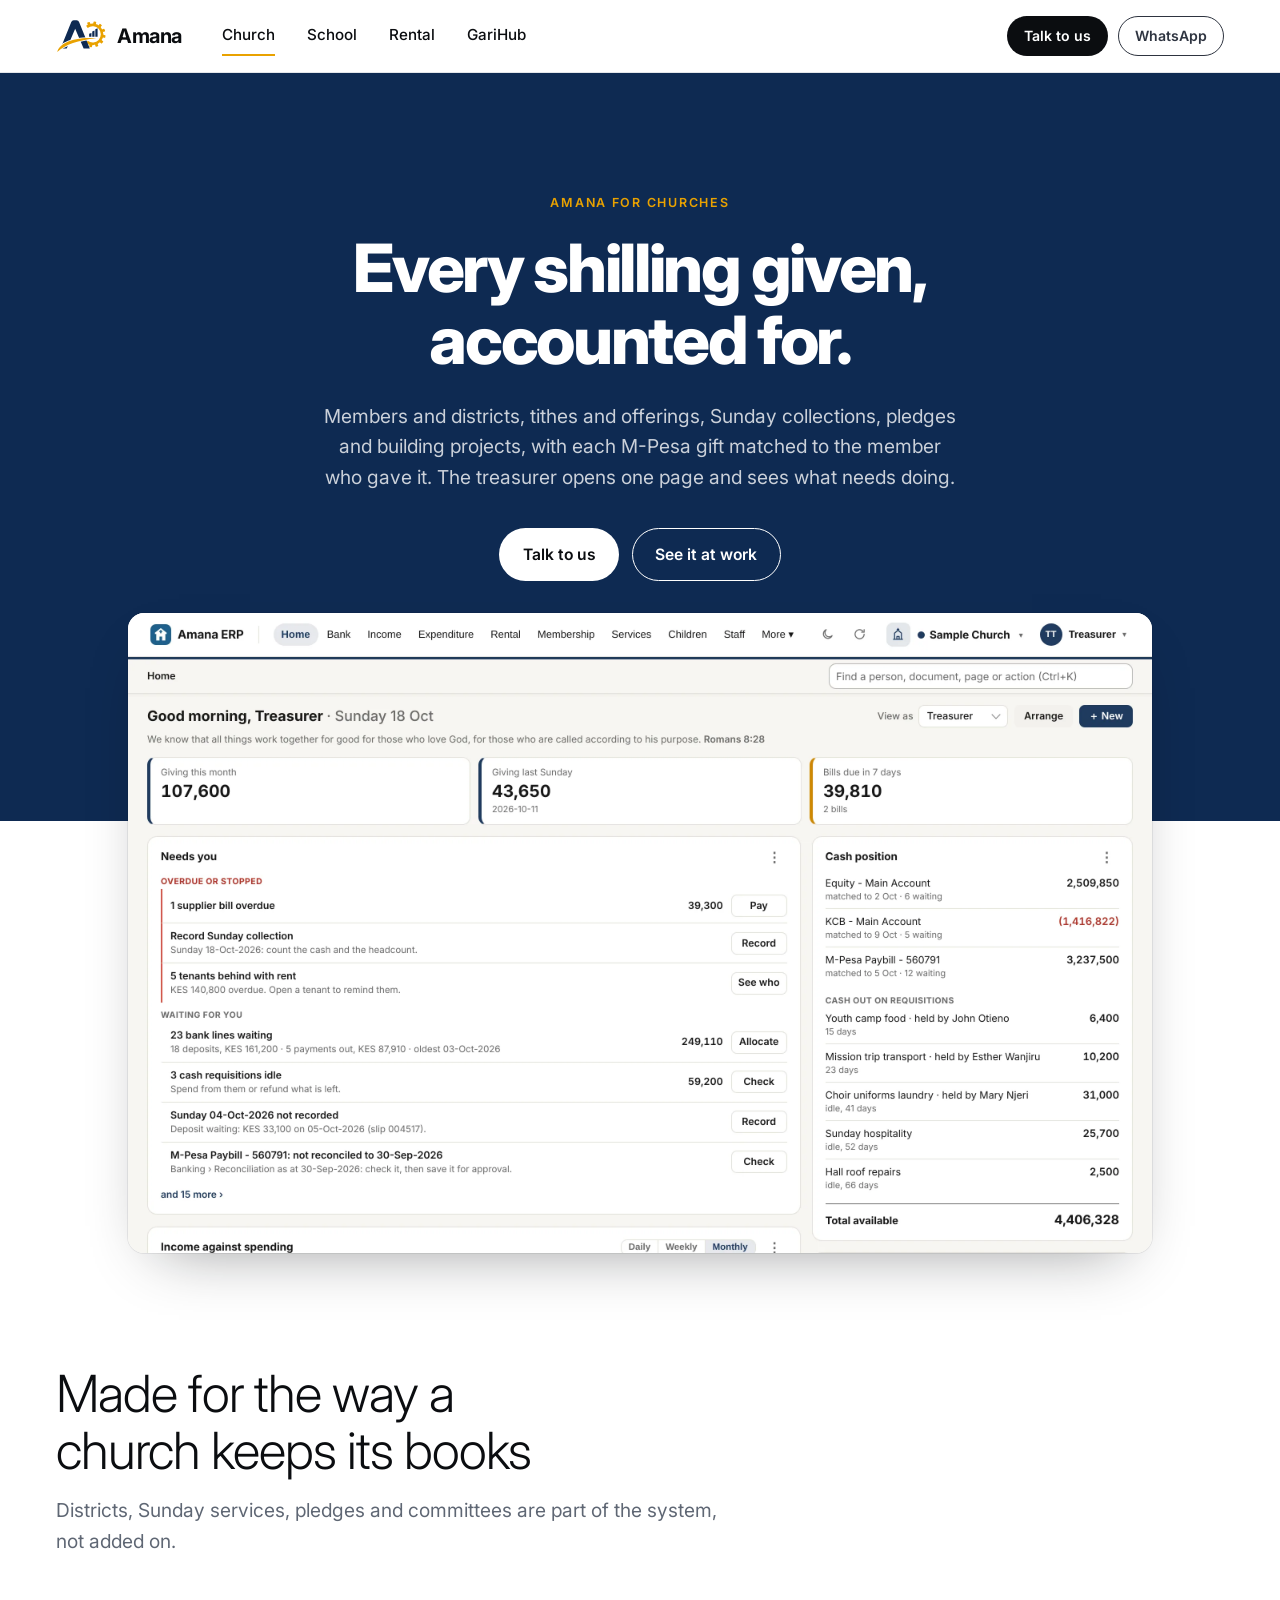
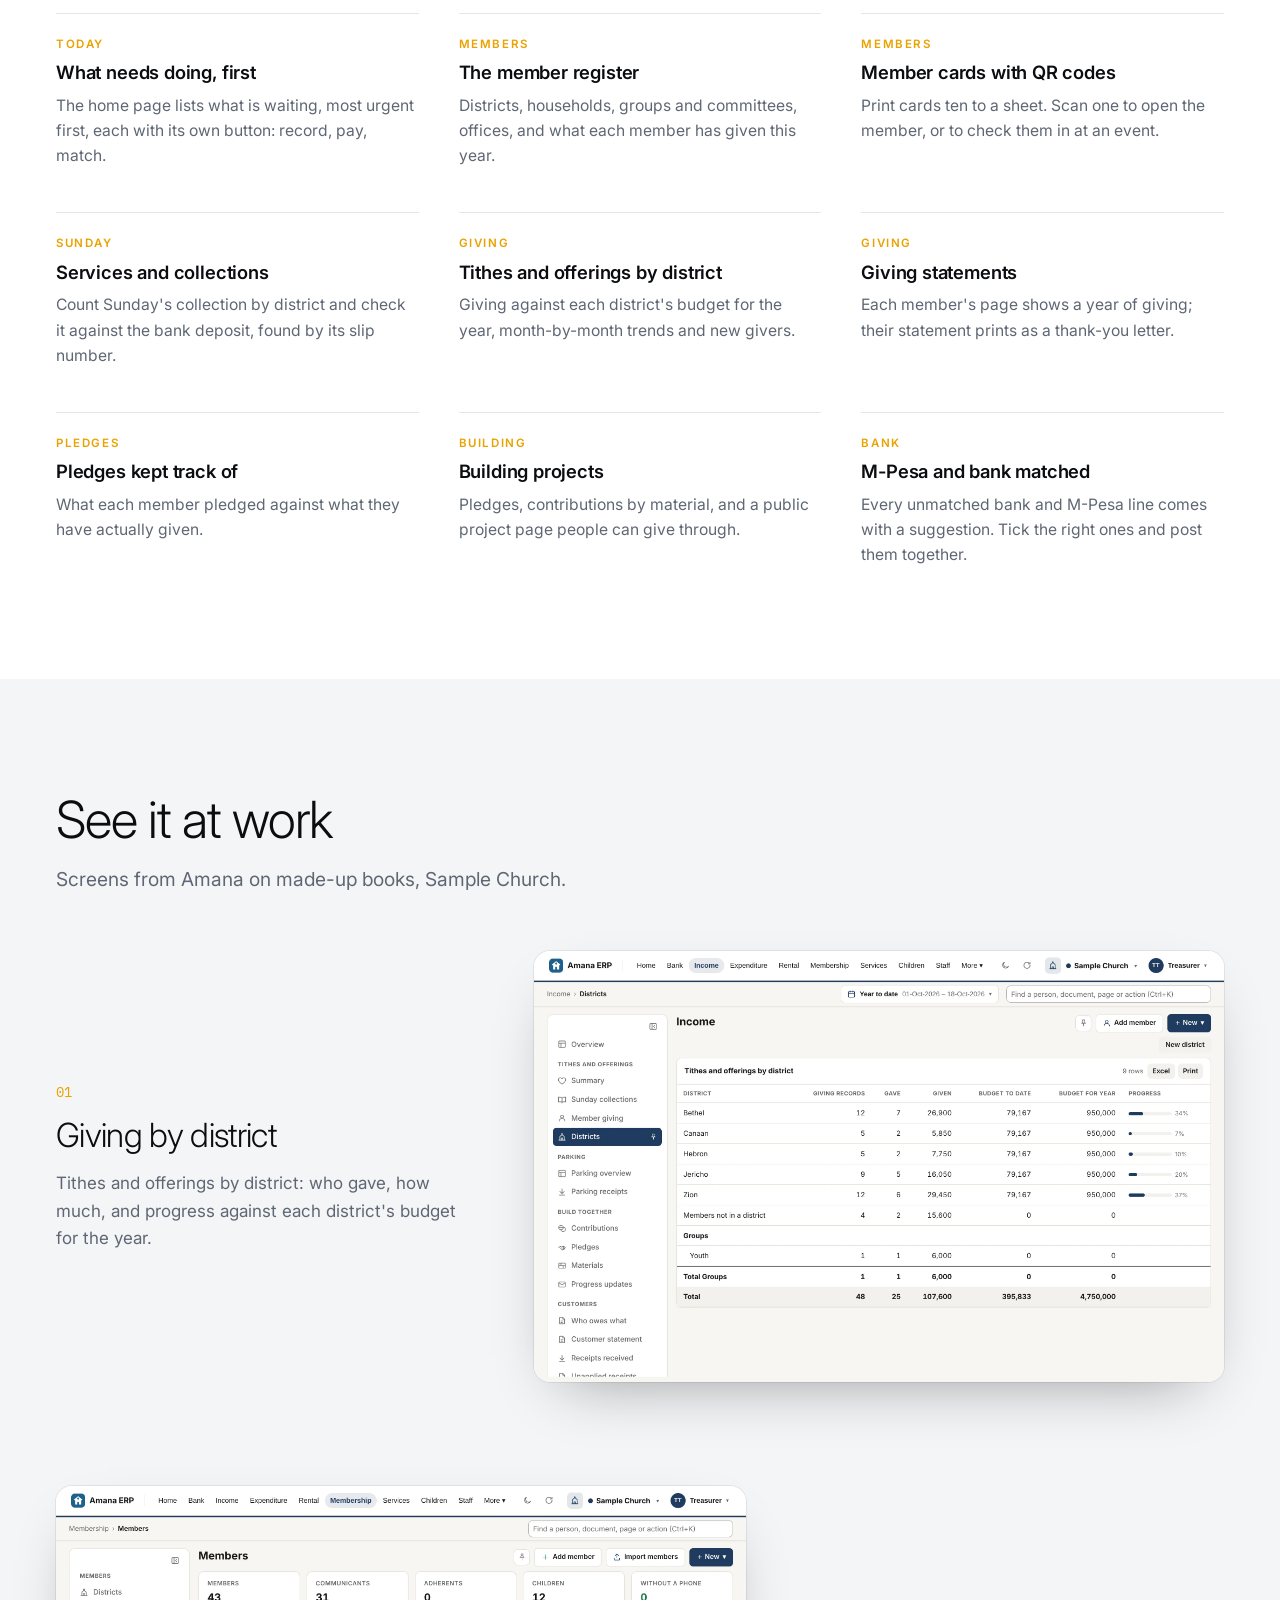
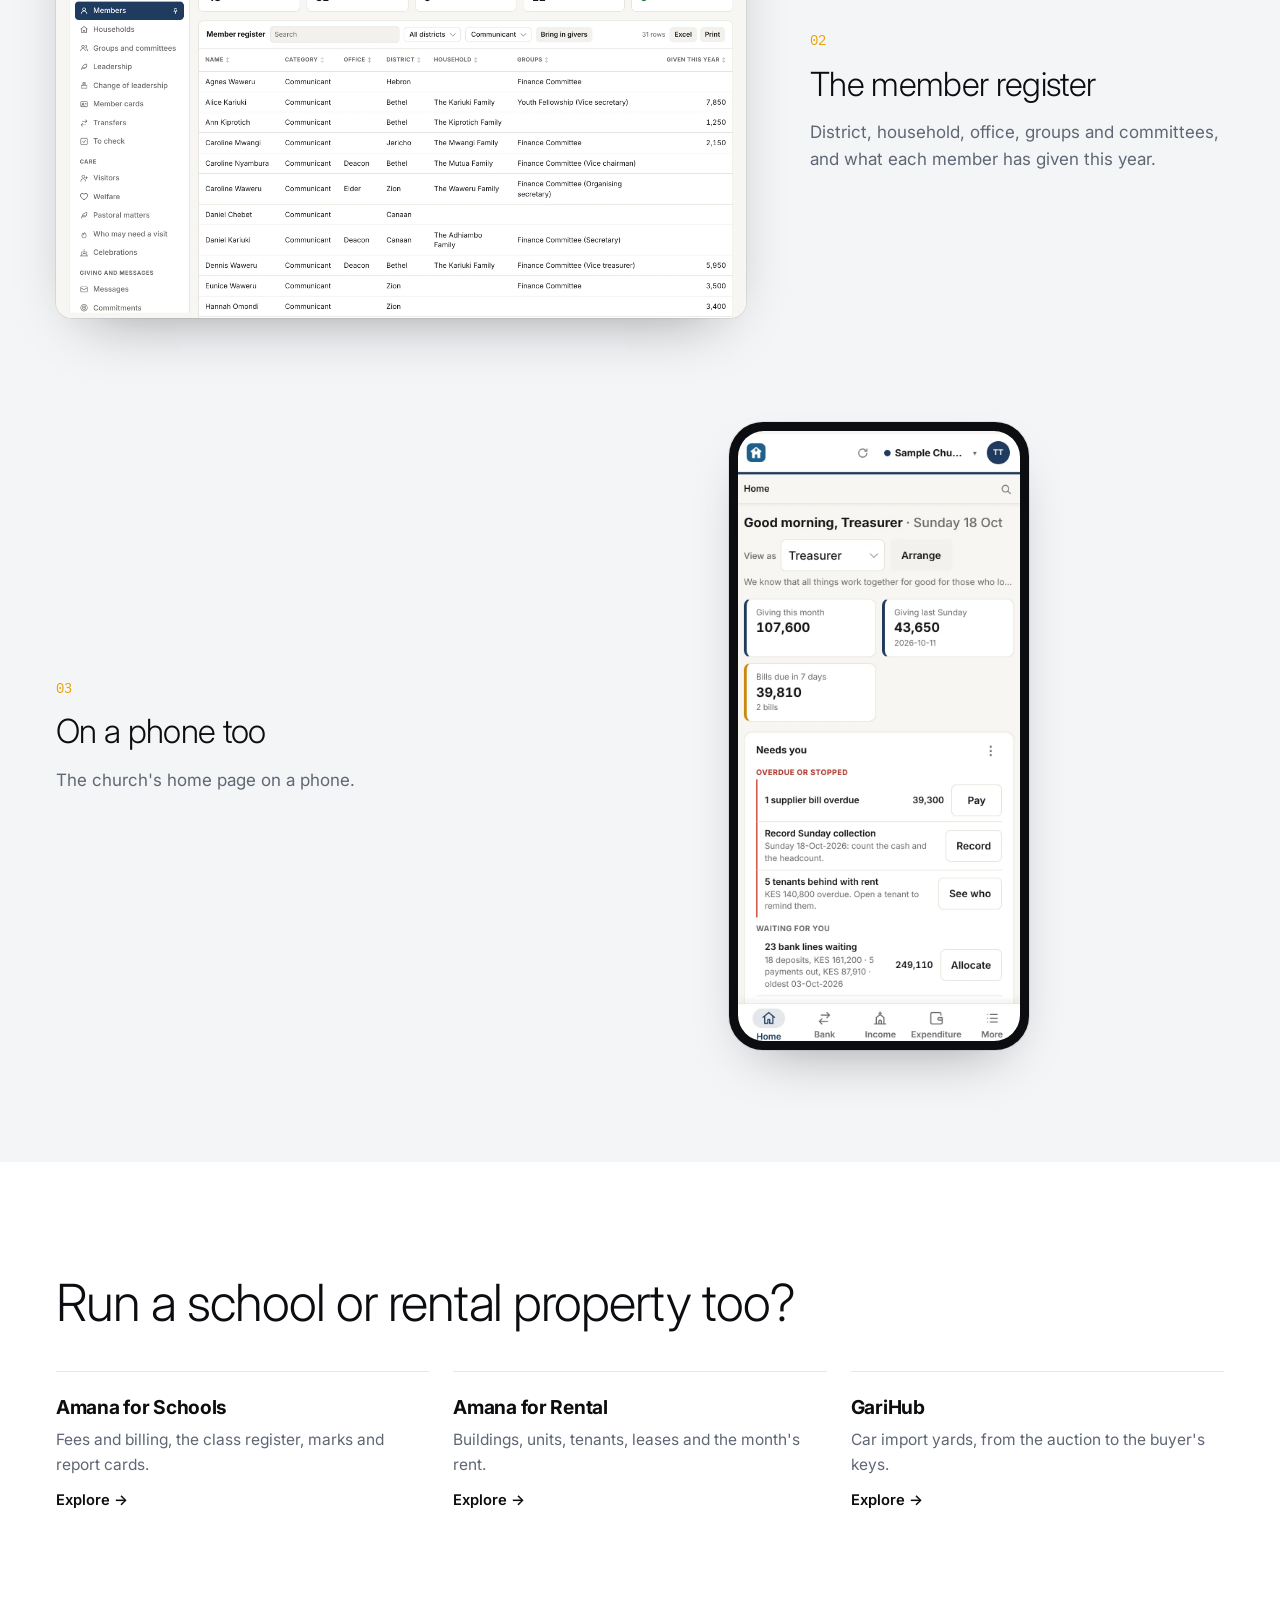
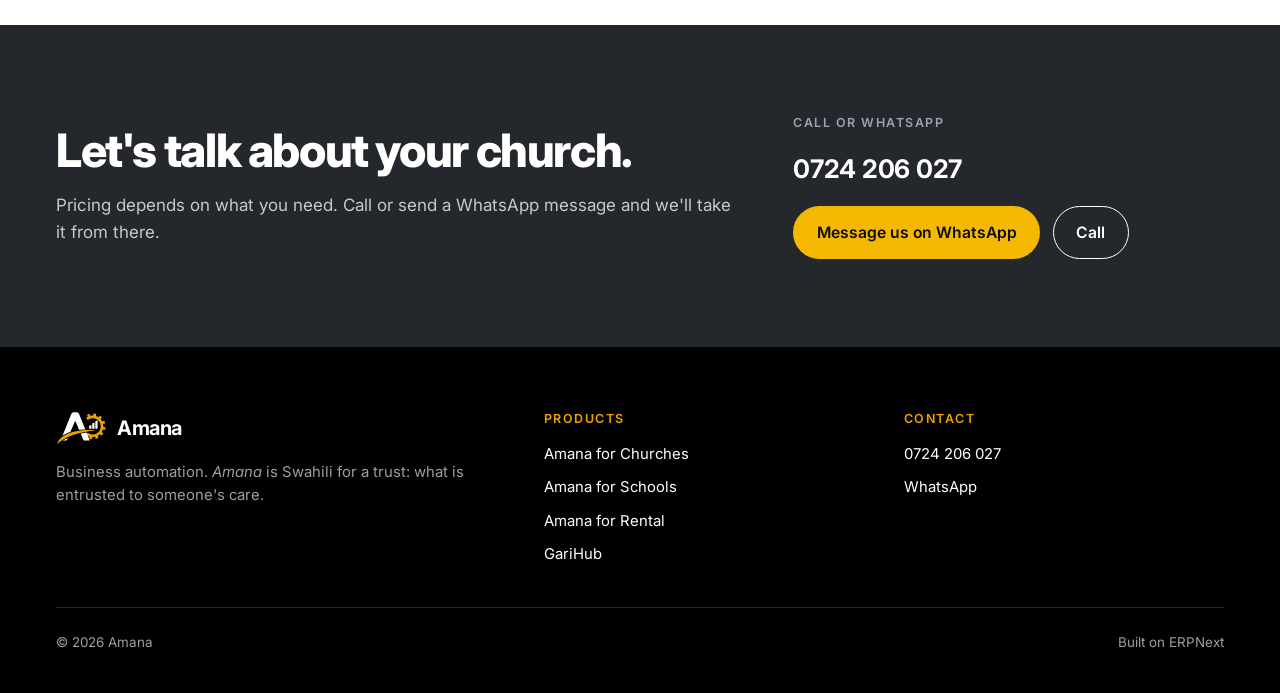
==== commit 8c8c9c6d: "Calmer look: white and near-black, navy opening band, gold as the only accent Modelled on the restra" ====
--- a/church/index.html
+++ b/church/index.html
@@ -14,46 +14,44 @@
 <link rel="apple-touch-icon" href="/images/brand/apple-touch-icon.png">
 <link rel="preconnect" href="https://fonts.googleapis.com">
 <link rel="preconnect" href="https://fonts.gstatic.com" crossorigin>
-<link rel="stylesheet" href="https://fonts.googleapis.com/css2?family=Archivo:wdth,wght@62..125,100..900&family=Instrument+Sans:wght@400;500;600;700&display=swap">
+<link rel="stylesheet" href="https://fonts.googleapis.com/css2?family=Inter:wght@300;400;500;600;700;800&family=IBM+Plex+Mono:wght@400;500&display=swap">
 <link rel="stylesheet" href="/css/site.css">
 </head>
 <body>
 
 <header class="site-header">
 	<div class="wrap">
-		<a class="logo" href="/"><img src="/images/brand/amana-logo-white.svg" alt="" width="52" height="34">Amana</a>
+		<a class="logo" href="/"><img src="/images/brand/amana-logo.svg" alt="" width="52" height="34">Amana</a>
 		<nav class="site-nav" aria-label="Products">
-			<a href="/church/" aria-current="page"><span class="dot" style="background:var(--church)"></span>Church</a>
-			<a href="/school/"><span class="dot" style="background:var(--school)"></span>School</a>
-			<a href="/rental/"><span class="dot" style="background:var(--rental)"></span>Rental</a>
-			<a href="/garihub/"><span class="dot" style="background:var(--garihub)"></span>GariHub</a>
-			<a class="nav-contact" href="#contact">Contact us</a>
+			<a href="/church/" aria-current="page">Church</a>
+			<a href="/school/">School</a>
+			<a href="/rental/">Rental</a>
+			<a href="/garihub/">GariHub</a>
 		</nav>
+		<div class="header-actions">
+			<a class="btn btn-dark btn-small" href="#contact">Talk to us</a>
+			<a class="btn btn-outline btn-small" href="https://wa.me/254724206027" target="_blank" rel="noopener">WhatsApp</a>
+		</div>
 	</div>
 </header>
 <main>
-	<section class="hero-product tone-church">
+	<section class="hero with-shot">
 		<div class="wrap">
-			<div>
-				<p class="eyebrow">Amana for Churches</p>
-				<h1>Every shilling given, accounted for.</h1>
-				<p class="lede">Members and districts, tithes and offerings, Sunday collections, pledges and building projects, with each M-Pesa gift matched to the member who gave it. The treasurer opens one page and sees what needs doing.</p>
-				<div class="actions">
-					<a class="btn btn-light" href="https://wa.me/254724206027" target="_blank" rel="noopener"><svg viewBox="0 0 24 24" fill="none" stroke="currentColor" stroke-width="2" stroke-linecap="round" stroke-linejoin="round" aria-hidden="true"><path d="M21 11.5a8.4 8.4 0 0 1-12.4 7.4L3 20.5l1.6-5.4A8.4 8.4 0 1 1 21 11.5z"/></svg>Chat on WhatsApp</a>
-					<span class="phone-number">0724 206 027</span>
-				</div>
-			</div>
-			<div class="stage">
-				<div class="shot"><img src="/images/church/today.webp" alt="The treasurer&#x27;s home page: giving this month, bills due, what needs doing and the cash in each account" width="1280" height="800"></div>
-				<div class="phone"><img src="/images/church/today-phone.webp" alt="The church&#x27;s home page on a phone" width="390" height="844"></div>
+			<p class="eyebrow">Amana for Churches</p>
+			<h1>Every shilling given, accounted for.</h1>
+			<p class="lede">Members and districts, tithes and offerings, Sunday collections, pledges and building projects, with each M-Pesa gift matched to the member who gave it. The treasurer opens one page and sees what needs doing.</p>
+			<div class="actions">
+				<a class="btn btn-white" href="#contact">Talk to us</a>
+				<a class="btn btn-outline" href="#screens">See it at work</a>
 			</div>
 		</div>
 	</section>
+	<div class="hero-shot"><div class="wrap"><div class="frame"><img src="/images/church/today.webp" alt="The treasurer&#x27;s home page: giving this month, bills due, what needs doing and the cash in each account" width="1280" height="800"></div></div></div>
 
-	<section class="band soft tone-church">
+	<section class="band">
 		<div class="wrap">
 			<div class="section-head">
-				<h2>Made for the way a church keeps its books</h2>
+				<h2 class="light">Made for the way a church keeps its books</h2>
 				<p class="lede">Districts, Sunday services, pledges and committees are part of the system, not added on.</p>
 			</div>
 			<div class="features">
@@ -70,48 +68,52 @@
 		</div>
 	</section>
 
-	<section class="band tone-church">
+	<section class="band grey" id="screens">
 		<div class="wrap">
 			<div class="section-head">
-				<h2>See it at work</h2>
+				<h2 class="light">See it at work</h2>
 				<p class="lede">Screens from Amana on made-up books, Sample Church.</p>
 			</div>
 			<div class="screens">
 				<div class="screen-row">
-					<div class="shot"><img src="/images/church/giving-by-district.webp" alt="Tithes and offerings by district against budget" width="1280" height="800" loading="lazy"></div>
 					<div><span class="num">01</span><h3>Giving by district</h3><p>Tithes and offerings by district: who gave, how much, and progress against each district&#x27;s budget for the year.</p></div>
+					<div class="frame"><img src="/images/church/giving-by-district.webp" alt="Tithes and offerings by district against budget" width="1280" height="800" loading="lazy"></div>
 				</div>
 				<div class="screen-row">
-					<div class="shot"><img src="/images/church/members.webp" alt="The member register" width="1280" height="800" loading="lazy"></div>
 					<div><span class="num">02</span><h3>The member register</h3><p>District, household, office, groups and committees, and what each member has given this year.</p></div>
+					<div class="frame"><img src="/images/church/members.webp" alt="The member register" width="1280" height="800" loading="lazy"></div>
+				</div>
+				<div class="screen-row phone-row">
+					<div><span class="num">03</span><h3>On a phone too</h3><p>The church&#x27;s home page on a phone.</p></div>
+					<div class="frame phone"><img src="/images/church/today-phone.webp" alt="The church&#x27;s home page on a phone" width="390" height="844" loading="lazy"></div>
 				</div>
 			</div>
 		</div>
 	</section>
 
-	<section class="band mist">
+	<section class="band">
 		<div class="wrap">
-			<div class="section-head"><h2>Run a school or rental property too?</h2></div>
+			<h2 class="light">Run a school or rental property too?</h2>
 			<div class="others">
-				<a class="tone-school" href="/school/"><b>Amana for Schools</b><span>Fees, billing, register, marks, report cards</span></a>
-				<a class="tone-rental" href="/rental/"><b>Amana for Rental</b><span>Buildings, units, tenants, leases, rent</span></a>
-				<a class="tone-garihub" href="/garihub/"><b>GariHub</b><span>Car import yards, from auction to sale</span></a>
+				<a href="/school/"><b>Amana for Schools</b><span>Fees and billing, the class register, marks and report cards.</span><span class="go">Explore →</span></a>
+				<a href="/rental/"><b>Amana for Rental</b><span>Buildings, units, tenants, leases and the month's rent.</span><span class="go">Explore →</span></a>
+				<a href="/garihub/"><b>GariHub</b><span>Car import yards, from the auction to the buyer's keys.</span><span class="go">Explore →</span></a>
 			</div>
 		</div>
 	</section>
 
-	<section class="band contact" id="contact">
+	<section class="cta" id="contact">
 		<div class="wrap">
 			<div>
 				<h2>Let's talk about your church.</h2>
-				<p class="lede">Pricing depends on what you need. Call or send a WhatsApp message and we'll take it from there.</p>
+				<p>Pricing depends on what you need. Call or send a WhatsApp message and we'll take it from there.</p>
 			</div>
-			<div class="contact-card">
+			<div class="cta-side">
 				<span class="label">Call or WhatsApp</span>
-				<span class="big">0724 206 027</span>
+				<span class="number">0724 206 027</span>
 				<div class="actions">
-					<a class="btn btn-whatsapp" href="https://wa.me/254724206027" target="_blank" rel="noopener"><svg viewBox="0 0 24 24" fill="none" stroke="currentColor" stroke-width="2" stroke-linecap="round" stroke-linejoin="round" aria-hidden="true"><path d="M21 11.5a8.4 8.4 0 0 1-12.4 7.4L3 20.5l1.6-5.4A8.4 8.4 0 1 1 21 11.5z"/></svg>WhatsApp</a>
-					<a class="btn btn-ghost" href="tel:+254724206027">Call</a>
+					<a class="btn btn-gold" href="https://wa.me/254724206027" target="_blank" rel="noopener">Message us on WhatsApp</a>
+					<a class="btn btn-outline" href="tel:+254724206027">Call</a>
 				</div>
 			</div>
 		</div>
@@ -121,8 +123,8 @@
 <footer class="site-footer">
 	<div class="wrap">
 		<div>
-			<h3>Amana</h3>
-			<p><i>amana</i> (Swahili): a trust; what is entrusted to someone's care.</p>
+			<a class="logo" href="/"><img src="/images/brand/amana-logo-white.svg" alt="" width="52" height="34">Amana</a>
+			<p>Business automation. <i>Amana</i> is Swahili for a trust: what is entrusted to someone's care.</p>
 		</div>
 		<div>
 			<h3>Products</h3>
@@ -136,8 +138,8 @@
 		<div>
 			<h3>Contact</h3>
 			<ul>
-				<li>Call or WhatsApp 0724 206 027</li>
-				<li><a href="https://wa.me/254724206027" target="_blank" rel="noopener">Chat on WhatsApp</a></li>
+				<li><a href="tel:+254724206027">0724 206 027</a></li>
+				<li><a href="https://wa.me/254724206027" target="_blank" rel="noopener">WhatsApp</a></li>
 			</ul>
 		</div>
 		<p class="fine"><span>© 2026 Amana</span><span>Built on ERPNext</span></p>
--- a/css/site.css
+++ b/css/site.css
@@ -1,41 +1,29 @@
-/* Amana website: one shared stylesheet for the home page and the product pages.
-   Layout: full-width colour bands. Each product owns one strong colour; the company
-   colour is deep navy. Pages are a stack of bands: hero, features, screens, contact. */
+/* Amana website: one stylesheet for every page.
+   Look: mostly white and near-black, the logo's navy for the opening band and the
+   logo's gold as the only accent (labels, icons, rules, one button). Inter throughout:
+   strong headlines, light section titles, plain body text. */
 :root {
-	--navy: #0c1f33;
-	--navy-2: #14304d;
-	--ink: #111a24;
-	--text: #2b3644;
-	--muted: #5d6b7a;
-	--line: #e3e8ef;
+	--navy: #0e2a52;
+	--navy-deep: #0a1f3d;
+	--black: #0b0d10;
+	--charcoal: #24272b;
+	--ink: #0b0d10;
+	--text: #2e3440;
+	--muted: #5f6774;
+	--soft: #9aa3b0;
+	--line: #e3e6ea;
 	--paper: #ffffff;
-	--mist: #f3f5f9;
-
-	--church: #6a3fd4;
-	--church-deep: #3f1f94;
-	--church-soft: #f0eafd;
-	--school: #e4572e;
-	--school-deep: #a8331a;
-	--school-soft: #fdece6;
-	--rental: #0e9673;
-	--rental-deep: #0a6650;
-	--rental-soft: #e2f5ef;
-	--garihub: #f2a900;
-	--garihub-deep: #8a5a00;
-	--garihub-soft: #fff4d4;
-	--garihub-ink: #14181d;
-	--whatsapp: #128c4a;
-
-	--font-display: "Archivo", "Arial Black", "Helvetica Neue", Arial, sans-serif;
-	--font-body: "Instrument Sans", "Segoe UI", system-ui, -apple-system, sans-serif;
-
-	--step-0: 1.0625rem;
-	--step-1: 1.25rem;
-	--step-2: clamp(1.6rem, 3vw, 2.2rem);
-	--step-3: clamp(2.1rem, 5vw, 3.6rem);
-	--step-4: clamp(2.5rem, 6.5vw, 4.75rem);
+	--grey: #f4f5f7;
+	--gold: #e9a200;
+	--gold-bright: #f5b800;
+
+	--font: "Inter", "Segoe UI", system-ui, -apple-system, Helvetica, Arial, sans-serif;
+	--mono: "IBM Plex Mono", ui-monospace, Menlo, Consolas, monospace;
+
+	--h1: clamp(2.4rem, 5.2vw, 4.4rem);
+	--h2: clamp(1.9rem, 3.6vw, 3rem);
+	--h2-light: clamp(2rem, 4vw, 3.4rem);
 	--wide: 76rem;
-	--radius: 18px;
 	color-scheme: light;
 }
 
@@ -46,235 +34,178 @@
 	margin: 0;
 	background: var(--paper);
 	color: var(--text);
-	font-family: var(--font-body);
-	font-size: var(--step-0);
+	font-family: var(--font);
+	font-size: 1.0625rem;
 	line-height: 1.6;
 	-webkit-font-smoothing: antialiased;
 }
 img { max-width: 100%; height: auto; display: block; }
 a { color: inherit; }
-a:focus-visible, button:focus-visible { outline: 3px solid var(--garihub); outline-offset: 3px; border-radius: 6px; }
-h1, h2, h3 {
-	font-family: var(--font-display);
-	font-stretch: 118%;
-	color: var(--ink);
-	text-wrap: balance;
-	margin: 0;
-	line-height: 1.05;
-	letter-spacing: -0.01em;
-}
-h1 { font-size: var(--step-4); font-weight: 850; }
-h2 { font-size: var(--step-3); font-weight: 800; }
-h3 { font-size: var(--step-1); font-weight: 750; line-height: 1.2; font-stretch: 108%; }
+a:focus-visible, button:focus-visible { outline: 2px solid var(--gold); outline-offset: 3px; border-radius: 6px; }
+h1, h2, h3 { color: var(--ink); margin: 0; text-wrap: balance; }
+h1 { font-size: var(--h1); font-weight: 800; line-height: 1.08; letter-spacing: -0.035em; }
+h2 { font-size: var(--h2); font-weight: 800; line-height: 1.1; letter-spacing: -0.03em; }
+h2.light { font-size: var(--h2-light); font-weight: 300; letter-spacing: -0.02em; line-height: 1.12; }
+h3 { font-size: 1.15rem; font-weight: 600; line-height: 1.3; letter-spacing: -0.01em; }
 p { margin: 0; }
 
 .wrap {
 	max-width: var(--wide);
 	margin-inline: auto;
-	padding-left: max(20px, env(safe-area-inset-left, 0px));
-	padding-right: max(20px, env(safe-area-inset-right, 0px));
-}
-.band { padding-block: clamp(3.5rem, 8vw, 6.5rem); }
-.eyebrow {
-	display: inline-block;
-	font-weight: 700;
-	font-size: 0.8rem;
-	letter-spacing: 0.12em;
-	text-transform: uppercase;
-}
-.lede { font-size: clamp(1.1rem, 1.8vw, 1.3rem); max-width: 40rem; }
-
-/* Buttons */
+	padding-left: max(24px, env(safe-area-inset-left, 0px));
+	padding-right: max(24px, env(safe-area-inset-right, 0px));
+}
+.band { padding-block: clamp(4rem, 9vw, 7rem); }
+.band.grey { background: var(--grey); }
+.eyebrow { font-size: 0.78rem; font-weight: 600; letter-spacing: 0.14em; text-transform: uppercase; color: var(--gold); }
+.lede { font-size: clamp(1.05rem, 1.5vw, 1.2rem); color: var(--muted); max-width: 42rem; }
+
+/* Buttons: pills, as plain as possible */
 .btn {
-	display: inline-flex; align-items: center; gap: 0.55rem;
-	padding: 0.85rem 1.35rem; border-radius: 999px;
-	font-weight: 700; font-size: 1rem; text-decoration: none;
-	border: 2px solid transparent; transition: transform 0.15s ease;
-}
-.btn:hover { transform: translateY(-2px); }
-@media (prefers-reduced-motion: reduce) { .btn:hover { transform: none; } }
-.btn svg { width: 1.2em; height: 1.2em; flex: none; }
-.btn-whatsapp { background: var(--whatsapp); color: #fff; }
-.btn-light { background: #fff; color: var(--ink); }
-.btn-ghost { border-color: currentColor; color: inherit; }
-.phone-number { font-weight: 700; font-size: 1.1rem; letter-spacing: 0.02em; white-space: nowrap; user-select: all; }
-.actions { display: flex; flex-wrap: wrap; align-items: center; gap: 0.9rem 1.25rem; margin-top: 2rem; }
-
-/* Header */
+	display: inline-flex; align-items: center; justify-content: center; gap: 0.5rem;
+	padding: 0.8rem 1.4rem; border-radius: 999px; border: 1.5px solid transparent;
+	font-weight: 600; font-size: 0.98rem; text-decoration: none; white-space: nowrap;
+	transition: background-color 0.15s ease, color 0.15s ease;
+}
+.btn-dark { background: var(--black); color: #fff; }
+.btn-dark:hover { background: #2a2f37; }
+.btn-white { background: #fff; color: var(--ink); }
+.btn-white:hover { background: #eef0f3; }
+.btn-outline { border-color: currentColor; color: inherit; }
+.btn-outline:hover { background: rgba(127, 127, 127, 0.12); }
+.btn-gold { background: var(--gold-bright); color: var(--black); }
+.btn-gold:hover { background: #ffc61a; }
+.btn-small { padding: 0.5rem 1rem; font-size: 0.88rem; }
+.actions { display: flex; flex-wrap: wrap; align-items: center; gap: 0.8rem; margin-top: 2.2rem; }
+
+/* Header: white, quiet */
 body::before {
 	content: ""; position: fixed; inset: 0 0 auto;
-	height: env(safe-area-inset-top, 0px); z-index: 30; background: var(--navy);
-}
-.site-header {
-	position: sticky; top: env(safe-area-inset-top, 0px); z-index: 20;
-	background: var(--navy); color: #fff;
-}
-.site-header .wrap { display: flex; align-items: center; gap: 1rem 2rem; padding-block: 0.8rem; flex-wrap: wrap; }
-.logo { display: flex; align-items: center; gap: 0.6rem; text-decoration: none; font-family: var(--font-display); font-stretch: 118%; font-weight: 850; font-size: 1.35rem; color: #fff; }
-.logo img { width: auto; height: 34px; }
-.site-nav { display: flex; align-items: center; gap: 0.35rem; margin-left: auto; flex-wrap: wrap; }
-.site-nav a {
-	text-decoration: none; font-weight: 600; font-size: 0.95rem;
-	padding: 0.45rem 0.8rem; border-radius: 999px; color: rgba(255,255,255,0.82);
-	display: inline-flex; align-items: center; gap: 0.45rem;
-}
-.site-nav a:hover { color: #fff; background: rgba(255,255,255,0.08); }
-.site-nav .dot { width: 0.6rem; height: 0.6rem; border-radius: 50%; flex: none; }
-.site-nav a[aria-current="page"] { color: #fff; background: rgba(255,255,255,0.14); }
-.site-nav a.nav-contact { background: #fff; color: var(--navy); margin-left: 0.4rem; }
-@media (max-width: 760px) {
-	.site-header .wrap { padding-block: 0.6rem; }
-	.site-nav { margin-left: 0; width: 100%; flex-wrap: nowrap; overflow-x: auto; scrollbar-width: none; padding-bottom: 0.2rem; }
+	height: env(safe-area-inset-top, 0px); z-index: 30; background: #fff;
+}
+.site-header { position: sticky; top: env(safe-area-inset-top, 0px); z-index: 20; background: #fff; border-bottom: 1px solid var(--line); }
+.site-header .wrap { display: flex; align-items: center; gap: 1rem 2.5rem; min-height: 72px; flex-wrap: wrap; }
+.logo { display: flex; align-items: center; gap: 0.55rem; text-decoration: none; font-weight: 700; font-size: 1.25rem; letter-spacing: -0.02em; color: var(--ink); }
+.logo img { height: 34px; width: auto; }
+.site-nav { display: flex; align-items: center; gap: 2rem; flex: 1; }
+.site-nav a { text-decoration: none; font-weight: 500; font-size: 0.95rem; color: var(--ink); padding-block: 0.4rem; border-bottom: 2px solid transparent; }
+.site-nav a:hover, .site-nav a[aria-current="page"] { border-bottom-color: var(--gold); }
+.header-actions { display: flex; gap: 0.6rem; margin-left: auto; }
+@media (max-width: 860px) {
+	.site-header .wrap { gap: 0 1rem; padding-block: 0.6rem; min-height: 0; }
+	.site-nav { order: 3; width: 100%; flex: none; gap: 1.4rem; overflow-x: auto; scrollbar-width: none; padding-top: 0.3rem; }
 	.site-nav::-webkit-scrollbar { display: none; }
 	.site-nav a { white-space: nowrap; }
-	.site-nav a.nav-contact { margin-left: auto; }
-	.site-nav .dot { display: none; }
-	.site-nav a { padding: 0.4rem 0.6rem; }
-}
-@media (max-width: 440px) { .site-nav a.nav-contact { display: none; } }
+	.header-actions .btn-outline { display: none; }
+}
+
+/* Opening band: navy, centred */
+.hero { background: var(--navy); color: rgba(255, 255, 255, 0.82); text-align: center; }
+.hero .wrap { padding-block: clamp(4.5rem, 10vw, 7.5rem); display: grid; justify-items: center; }
+.hero h1 { color: #fff; max-width: 20ch; margin-top: 1.25rem; }
+.hero .lede { color: rgba(255, 255, 255, 0.78); margin-top: 1.5rem; max-width: 40rem; }
+.hero .actions { justify-content: center; }
+.hero .btn-outline { color: #fff; }
+.hero .note { margin-top: 2rem; font-family: var(--mono); font-size: 0.82rem; color: #9fb4d6; }
+.hero.with-shot .wrap { padding-bottom: clamp(9rem, 22vw, 15rem); }
+.hero-shot { margin-top: calc(-1 * clamp(7rem, 19vw, 13rem)); position: relative; }
+.hero-shot .frame { max-width: 64rem; margin-inline: auto; }
 
 /* Screenshot frames */
-.shot {
-	border-radius: 14px; overflow: hidden; background: #fff;
-	box-shadow: 0 30px 60px -28px rgba(8, 20, 35, 0.55), 0 0 0 1px rgba(8, 20, 35, 0.08);
-}
-.shot img { width: 100%; }
-.phone {
-	width: min(42%, 230px); border-radius: 30px; overflow: hidden; background: #0b0f14;
-	padding: 8px; box-shadow: 0 30px 60px -20px rgba(8, 20, 35, 0.6);
-}
-.phone img { border-radius: 23px; }
-.stage { position: relative; }
-.stage .phone { position: absolute; right: -4%; bottom: -12%; }
-@media (max-width: 900px) { .stage .phone { right: 0; bottom: -10%; width: 38%; } }
-
-/* Home hero */
-.hero-home { background: var(--navy); color: rgba(255,255,255,0.86); overflow: hidden; }
-.hero-home .wrap { display: grid; grid-template-columns: minmax(0, 0.95fr) minmax(0, 1.05fr); gap: clamp(2.5rem, 5vw, 4rem); align-items: center; padding-block: clamp(3rem, 7vw, 5.5rem) clamp(4.5rem, 9vw, 6.5rem); }
-@media (max-width: 960px) { .hero-home .wrap { grid-template-columns: minmax(0, 1fr); } }
-.hero-home h1 { color: #fff; max-width: 15ch; font-size: clamp(2.4rem, 4.8vw, 4.1rem); }
-.hero-home h1 em { font-style: normal; background: linear-gradient(90deg, var(--church) 0%, var(--school) 38%, var(--garihub) 70%, var(--rental) 100%); -webkit-background-clip: text; background-clip: text; color: transparent; }
-.hero-home .lede { margin-top: 1.5rem; }
-.hero-home .eyebrow { color: var(--garihub); margin-bottom: 1.25rem; }
-.hero-home .phone-number { color: #fff; }
-.product-strip { display: grid; grid-template-columns: repeat(4, minmax(0, 1fr)); gap: 0; margin-top: 1rem; }
-.product-strip a {
-	display: grid; gap: 0.35rem; padding: 1.4rem 1.4rem 1.6rem; text-decoration: none;
-	color: #fff; min-height: 9.5rem; align-content: end;
-}
-.product-strip a b { font-family: var(--font-display); font-stretch: 118%; font-weight: 800; font-size: 1.4rem; line-height: 1.1; }
-.product-strip a span { font-size: 0.95rem; opacity: 0.9; }
-.product-strip a .arrow { font-weight: 700; opacity: 1; }
-.product-strip .p-church { background: var(--church); }
-.product-strip .p-school { background: var(--school); }
-.product-strip .p-rental { background: var(--rental); }
-.product-strip .p-garihub { background: var(--garihub); color: var(--garihub-ink); }
-.product-strip a:hover .arrow { text-decoration: underline; }
-@media (max-width: 860px) { .product-strip { grid-template-columns: repeat(2, minmax(0, 1fr)); } }
-@media (max-width: 460px) { .product-strip a { min-height: 7.5rem; padding: 1.1rem; } .product-strip a b { font-size: 1.15rem; } }
-
-/* Home product sections */
-.product-row { display: grid; grid-template-columns: minmax(0, 0.9fr) minmax(0, 1.1fr); gap: clamp(2rem, 5vw, 4.5rem); align-items: center; }
-.product-row.flip > :first-child { order: 2; }
-@media (max-width: 900px) { .product-row, .product-row.flip { grid-template-columns: minmax(0, 1fr); } .product-row.flip > :first-child { order: 0; } }
-.product-row h2 { margin-top: 0.75rem; }
-.product-row .lede { margin-top: 1rem; color: var(--text); }
-.ticks { list-style: none; padding: 0; margin: 1.5rem 0 0; display: grid; gap: 0.6rem; }
-.ticks li { display: grid; grid-template-columns: 1.6rem minmax(0, 1fr); gap: 0.4rem; }
-.ticks li::before { content: ""; width: 1.1rem; height: 1.1rem; margin-top: 0.3rem; border-radius: 50%; background: var(--accent, var(--navy)); box-shadow: inset 0 0 0 4px var(--accent-soft, var(--mist)); }
-.more { display: inline-flex; margin-top: 1.75rem; font-weight: 700; color: var(--accent-deep, var(--navy)); text-decoration: none; border-bottom: 2px solid currentColor; padding-bottom: 2px; }
-.more:hover { border-bottom-width: 3px; }
-.tone-church { --accent: var(--church); --accent-deep: var(--church-deep); --accent-soft: var(--church-soft); }
-.tone-school { --accent: var(--school); --accent-deep: var(--school-deep); --accent-soft: var(--school-soft); }
-.tone-rental { --accent: var(--rental); --accent-deep: var(--rental-deep); --accent-soft: var(--rental-soft); }
-.tone-garihub { --accent: var(--garihub); --accent-deep: var(--garihub-deep); --accent-soft: var(--garihub-soft); }
-.tone-church .eyebrow, .tone-school .eyebrow, .tone-rental .eyebrow, .tone-garihub .eyebrow { color: var(--accent-deep); }
-.band.soft { background: var(--accent-soft, var(--mist)); }
-.band.mist { background: var(--mist); }
-
-/* Kenya strip */
-.kenya { background: var(--navy); color: rgba(255,255,255,0.84); }
-.kenya h2 { color: #fff; max-width: 18ch; }
-.kenya-grid { margin-top: 2.5rem; display: grid; grid-template-columns: repeat(auto-fit, minmax(12.5rem, 1fr)); gap: 1rem; }
-.kenya-grid div { background: var(--navy-2); border-radius: var(--radius); padding: 1.5rem; display: grid; gap: 0.5rem; align-content: start; }
-.kenya-grid h3 { color: #fff; font-size: 1.15rem; }
-.kenya-grid p { font-size: 0.97rem; }
-.kenya-grid .tag { font-size: 0.75rem; font-weight: 700; letter-spacing: 0.1em; text-transform: uppercase; color: var(--garihub); }
+.frame { border-radius: 16px; overflow: hidden; background: #fff; box-shadow: 0 24px 60px -30px rgba(11, 13, 16, 0.45), 0 0 0 1px rgba(11, 13, 16, 0.07); }
+.frame img { width: 100%; }
+.frame.phone { max-width: 300px; border-radius: 34px; padding: 9px; background: var(--black); }
+.frame.phone img { border-radius: 26px; }
+
+/* "Made for" strip */
+.made-for { border-bottom: 1px solid var(--line); }
+.made-for .wrap { padding-block: 2.2rem; display: grid; gap: 1.2rem; justify-items: center; text-align: center; }
+.made-for p { font-size: 0.78rem; font-weight: 600; letter-spacing: 0.12em; text-transform: uppercase; color: var(--ink); }
+.made-for ul { list-style: none; margin: 0; padding: 0; display: flex; flex-wrap: wrap; justify-content: center; gap: 0.75rem 3.5rem; }
+.made-for a { text-decoration: none; font-size: 1.35rem; font-weight: 700; letter-spacing: -0.02em; color: #3b4250; }
+.made-for a:hover { color: var(--ink); }
+
+/* Dark band */
+.dark { background: var(--black); color: rgba(255, 255, 255, 0.7); }
+.dark h2, .dark h3 { color: #fff; }
+.dark .statement { color: #fff; font-size: clamp(2rem, 4.4vw, 3.7rem); font-weight: 800; letter-spacing: -0.035em; line-height: 1.08; max-width: 22ch; }
+.dark .sub { margin-top: clamp(3.5rem, 8vw, 6rem); font-size: 1.35rem; font-weight: 700; letter-spacing: -0.02em; }
+.icon-grid { margin-top: 2.5rem; display: grid; grid-template-columns: repeat(auto-fill, minmax(min(100%, 19rem), 1fr)); gap: 3rem 2.5rem; }
+.icon-grid div { display: grid; gap: 0.6rem; align-content: start; }
+.icon-grid svg { width: 44px; height: 44px; color: var(--gold); margin-bottom: 0.4rem; }
+.icon-grid p { font-size: 0.98rem; }
+
+/* Products: thin rules as tabs, light titles */
+.product { padding-block: clamp(3.5rem, 7vw, 5.5rem); border-top: 1px solid var(--line); }
+.product:first-of-type { border-top: 0; }
+.rules { display: grid; grid-template-columns: repeat(4, minmax(0, 1fr)); gap: 1.5rem; margin-bottom: clamp(2.5rem, 5vw, 3.5rem); }
+.rules a { text-decoration: none; font-size: 0.88rem; color: var(--muted); padding-top: 0.9rem; border-top: 1px solid var(--line); }
+.rules a[aria-current="true"] { color: var(--ink); font-weight: 600; border-top: 2px solid var(--gold); padding-top: calc(0.9rem - 1px); }
+@media (max-width: 640px) { .rules { grid-template-columns: repeat(2, minmax(0, 1fr)); gap: 0.4rem 1rem; } }
+.product-body { display: grid; grid-template-columns: minmax(0, 0.9fr) minmax(0, 1.1fr); gap: clamp(2rem, 5vw, 4.5rem); align-items: center; margin-top: 2rem; }
+@media (max-width: 900px) { .product-body { grid-template-columns: minmax(0, 1fr); } }
+.product .lead { font-size: 1.15rem; font-weight: 600; color: var(--ink); }
+.ruled-list { list-style: none; padding: 0 0 0 1.4rem; margin: 1.5rem 0 0; border-left: 2px solid var(--gold); display: grid; gap: 0.9rem; }
+.product .btn { margin-top: 2.2rem; }
 
 /* Steps */
-.steps { list-style: none; padding: 0; margin: 2.5rem 0 0; display: grid; grid-template-columns: repeat(auto-fit, minmax(14rem, 1fr)); gap: 1rem; counter-reset: step; }
-.steps li { counter-increment: step; background: var(--mist); border-radius: var(--radius); padding: 1.5rem; display: grid; gap: 0.5rem; align-content: start; }
-.steps li::before { content: counter(step); font-family: var(--font-display); font-stretch: 118%; font-weight: 850; font-size: 2.4rem; line-height: 1; color: var(--navy); }
-.steps p { color: var(--muted); font-size: 0.97rem; }
-
-/* Product page hero */
-.hero-product { background: var(--accent); color: rgba(255,255,255,0.92); overflow: hidden; }
-.hero-product.tone-garihub { color: var(--garihub-ink); }
-.hero-product .wrap { display: grid; grid-template-columns: minmax(0, 0.85fr) minmax(0, 1.15fr); gap: clamp(2rem, 5vw, 4rem); align-items: center; padding-block: clamp(3rem, 7vw, 5.5rem) clamp(4rem, 9vw, 7rem); }
-@media (max-width: 900px) { .hero-product .wrap { grid-template-columns: minmax(0, 1fr); } }
-.hero-product h1 { color: inherit; font-size: clamp(2.3rem, 4.4vw, 3.8rem); }
-.hero-product .eyebrow { color: inherit; margin-bottom: 1rem; opacity: 0.9; display: inline-flex; align-items: center; gap: 0.6rem; }
-.hero-product .eyebrow img { width: 30px; height: 30px; }
-.hero-product .lede { margin-top: 1.4rem; }
-.hero-product .btn-light { color: var(--accent-deep); }
-.hero-product.tone-garihub .btn-light { color: var(--garihub-ink); }
-
-/* Feature grid */
-.section-head { max-width: 46rem; }
-.section-head .lede { margin-top: 1rem; color: var(--muted); }
-.features { margin-top: 2.75rem; display: grid; grid-template-columns: repeat(auto-fill, minmax(min(100%, 20rem), 1fr)); gap: 1rem; }
-.feature { background: var(--paper); border-radius: var(--radius); padding: 1.6rem; display: grid; gap: 0.6rem; align-content: start; border: 1px solid var(--line); }
-.feature .icon { width: 2.8rem; height: 2.8rem; border-radius: 12px; display: grid; place-items: center; background: var(--accent-soft); color: var(--accent-deep); }
-.feature .icon svg { width: 1.45rem; height: 1.45rem; }
+.steps { list-style: none; padding: 0; margin: 3rem 0 0; display: grid; grid-template-columns: repeat(auto-fit, minmax(min(100%, 14rem), 1fr)); gap: 2.5rem; counter-reset: step; }
+.steps li { counter-increment: step; border-top: 1px solid var(--line); padding-top: 1.4rem; display: grid; gap: 0.5rem; align-content: start; }
+.steps li::before { content: counter(step, decimal-leading-zero); font-family: var(--mono); font-size: 0.85rem; color: var(--gold); font-weight: 500; }
+.steps p { color: var(--muted); font-size: 0.98rem; }
+
+/* Features on product pages */
+.section-head { max-width: 46rem; display: grid; gap: 1rem; }
+.features { margin-top: 3.5rem; display: grid; grid-template-columns: repeat(auto-fill, minmax(min(100%, 19rem), 1fr)); gap: 2.75rem 2.5rem; }
+.feature { border-top: 1px solid var(--line); padding-top: 1.3rem; display: grid; gap: 0.5rem; align-content: start; }
+.feature .area { font-size: 0.72rem; font-weight: 600; letter-spacing: 0.14em; text-transform: uppercase; color: var(--gold); }
 .feature p { color: var(--muted); font-size: 0.98rem; }
 
-/* Screens: alternating rows */
-.screens { display: grid; gap: clamp(3.5rem, 8vw, 6rem); margin-top: 3rem; }
-.screen-row { display: grid; grid-template-columns: minmax(0, 1.35fr) minmax(0, 0.65fr); gap: clamp(1.5rem, 4vw, 3.5rem); align-items: center; }
-.screen-row:nth-child(even) { grid-template-columns: minmax(0, 0.65fr) minmax(0, 1.35fr); }
+/* Screens on product pages */
+.screens { display: grid; gap: clamp(4rem, 9vw, 6.5rem); margin-top: 3.5rem; }
+.screen-row { display: grid; grid-template-columns: minmax(0, 0.75fr) minmax(0, 1.25fr); gap: clamp(2rem, 5vw, 4rem); align-items: center; }
+.screen-row:nth-child(even) { grid-template-columns: minmax(0, 1.25fr) minmax(0, 0.75fr); }
 .screen-row:nth-child(even) > :first-child { order: 2; }
-.screen-row.phone-row:nth-child(even) { grid-template-columns: minmax(0, 1.2fr) minmax(0, 0.8fr); }
-@media (max-width: 900px) { .screen-row, .screen-row:nth-child(even), .screen-row.phone-row:nth-child(even) { grid-template-columns: minmax(0, 1fr); } .screen-row:nth-child(even) > :first-child { order: 0; } }
-.screen-row h3 { font-size: var(--step-2); font-stretch: 116%; }
-.screen-row p { margin-top: 0.8rem; color: var(--muted); }
-.screen-row .num { font-family: var(--font-display); font-stretch: 118%; font-weight: 850; color: var(--accent); font-size: 1rem; letter-spacing: 0.1em; margin-bottom: 0.6rem; display: block; }
-
-/* Cross links */
-.others { display: grid; grid-template-columns: repeat(auto-fit, minmax(15rem, 1fr)); gap: 1rem; margin-top: 2rem; }
-.others a { display: grid; gap: 0.3rem; padding: 1.4rem 1.5rem; border-radius: var(--radius); text-decoration: none; color: #fff; background: var(--accent); }
-.others a b { font-family: var(--font-display); font-stretch: 118%; font-weight: 800; font-size: 1.25rem; }
-.others a span { opacity: 0.9; font-size: 0.97rem; }
-.others a.tone-garihub { color: var(--garihub-ink); }
-
-/* Contact band */
-.contact { background: var(--navy); color: rgba(255,255,255,0.86); }
-.contact .wrap { display: grid; grid-template-columns: minmax(0, 1.1fr) minmax(0, 0.9fr); gap: 2.5rem; align-items: center; }
-@media (max-width: 860px) { .contact .wrap { grid-template-columns: minmax(0, 1fr); } }
-.contact h2 { color: #fff; }
-.contact .lede { margin-top: 1rem; }
-.contact-card { background: #fff; color: var(--ink); border-radius: 24px; padding: clamp(1.5rem, 4vw, 2.25rem); display: grid; gap: 1.1rem; }
-.contact-card .label { font-weight: 700; font-size: 0.8rem; letter-spacing: 0.12em; text-transform: uppercase; color: var(--muted); }
-.contact-card .big { font-family: var(--font-display); font-stretch: 118%; font-weight: 850; font-size: clamp(2rem, 5vw, 2.7rem); line-height: 1; user-select: all; }
-.contact-card .actions { margin-top: 0.25rem; }
-.contact-card .btn-ghost { color: var(--navy); }
+.screen-row.phone-row .frame { justify-self: center; }
+@media (max-width: 900px) { .screen-row, .screen-row:nth-child(even) { grid-template-columns: minmax(0, 1fr); } .screen-row:nth-child(even) > :first-child { order: 0; } }
+.screen-row h3 { font-size: clamp(1.6rem, 2.6vw, 2.2rem); font-weight: 300; letter-spacing: -0.02em; line-height: 1.15; }
+.screen-row p { margin-top: 1rem; color: var(--muted); }
+.screen-row .num { display: block; font-family: var(--mono); font-size: 0.85rem; color: var(--gold); margin-bottom: 0.8rem; }
+
+/* Other products */
+.others { margin-top: 2.5rem; display: grid; grid-template-columns: repeat(auto-fit, minmax(min(100%, 15rem), 1fr)); gap: 1.5rem; }
+.others a { text-decoration: none; border-top: 1px solid var(--line); padding-top: 1.2rem; display: grid; gap: 0.35rem; }
+.others a b { font-size: 1.2rem; font-weight: 700; color: var(--ink); letter-spacing: -0.015em; }
+.others a span { color: var(--muted); font-size: 0.97rem; }
+.others a .go { color: var(--ink); font-weight: 600; font-size: 0.92rem; margin-top: 0.4rem; }
+.others a:hover { border-top-color: var(--gold); }
+
+/* Closing band */
+.cta { background: var(--charcoal); color: rgba(255, 255, 255, 0.75); }
+.cta .wrap { padding-block: clamp(3.5rem, 8vw, 5.5rem); display: grid; grid-template-columns: minmax(0, 1.6fr) minmax(0, 1fr); gap: 2rem 3rem; align-items: center; }
+@media (max-width: 860px) { .cta .wrap { grid-template-columns: minmax(0, 1fr); } }
+.cta h2 { color: #fff; max-width: 24ch; }
+.cta p { margin-top: 1rem; }
+.cta-side { display: grid; gap: 1rem; justify-items: start; }
+.cta-side .number { font-size: 1.6rem; font-weight: 700; color: #fff; letter-spacing: -0.01em; user-select: all; }
+.cta-side .label { font-size: 0.78rem; font-weight: 600; letter-spacing: 0.12em; text-transform: uppercase; color: var(--soft); }
+.cta-side .actions { margin-top: 0; }
+.cta-side .btn-outline { color: #fff; }
 
 /* Footer */
-.site-footer { background: #08151f; color: rgba(255,255,255,0.7); font-size: 0.95rem; }
-.site-footer .wrap { padding-block: 3rem; display: grid; grid-template-columns: repeat(auto-fit, minmax(12rem, 1fr)); gap: 2rem; }
-.site-footer h3 { color: #fff; font-size: 1rem; font-stretch: 110%; margin-bottom: 0.75rem; }
-.site-footer ul { list-style: none; padding: 0; margin: 0; display: grid; gap: 0.4rem; }
-.site-footer a { text-decoration: none; }
-.site-footer a:hover { color: #fff; text-decoration: underline; }
-.site-footer .fine { grid-column: 1 / -1; border-top: 1px solid rgba(255,255,255,0.12); padding-top: 1.5rem; display: flex; flex-wrap: wrap; gap: 0.5rem 2rem; justify-content: space-between; font-size: 0.88rem; }
-
-/* Feature area label, phone rows, credits */
-.feature .area { font-size: 0.75rem; font-weight: 700; letter-spacing: 0.12em; text-transform: uppercase; color: var(--accent-deep); }
-.screen-row .phone.solo { position: static; width: min(100%, 300px); justify-self: center; }
-.screen-row.phone-row { grid-template-columns: minmax(0, 0.8fr) minmax(0, 1.2fr); }
-@media (max-width: 900px) { .screen-row.phone-row { grid-template-columns: minmax(0, 1fr); } }
+.site-footer { background: #000; color: rgba(255, 255, 255, 0.62); font-size: 0.93rem; }
+.site-footer .wrap { padding-block: 4rem 2.5rem; display: grid; grid-template-columns: minmax(0, 1.4fr) repeat(2, minmax(0, 1fr)); gap: 2.5rem; }
+@media (max-width: 760px) { .site-footer .wrap { grid-template-columns: minmax(0, 1fr); } }
+.site-footer .logo { color: #fff; margin-bottom: 1rem; }
+.site-footer h3 { color: var(--gold); font-size: 0.78rem; font-weight: 600; letter-spacing: 0.12em; text-transform: uppercase; margin-bottom: 1rem; }
+.site-footer ul { list-style: none; padding: 0; margin: 0; display: grid; gap: 0.6rem; }
+.site-footer ul a { color: #fff; text-decoration: none; }
+.site-footer ul a:hover { text-decoration: underline; }
+.site-footer .fine { grid-column: 1 / -1; border-top: 1px solid rgba(255, 255, 255, 0.16); padding-top: 1.5rem; display: flex; flex-wrap: wrap; gap: 0.5rem 2rem; justify-content: space-between; font-size: 0.84rem; }
+.site-footer .fine a { color: inherit; }
+
+/* Photo credits table */
 .credits { margin-top: 2rem; overflow-x: auto; }
 .credits table { border-collapse: collapse; width: 100%; font-size: 0.92rem; }
-.credits th, .credits td { text-align: left; padding: 0.55rem 0.75rem; border-bottom: 1px solid var(--line); vertical-align: top; }
-.credits th { font-size: 0.78rem; letter-spacing: 0.1em; text-transform: uppercase; color: var(--muted); }
-.credits a { color: var(--navy-2); }
-.site-footer .fine a { text-decoration: underline; }
+.credits th, .credits td { text-align: left; padding: 0.6rem 0.75rem; border-bottom: 1px solid var(--line); vertical-align: top; }
+.credits th { font-size: 0.75rem; letter-spacing: 0.1em; text-transform: uppercase; color: var(--muted); }
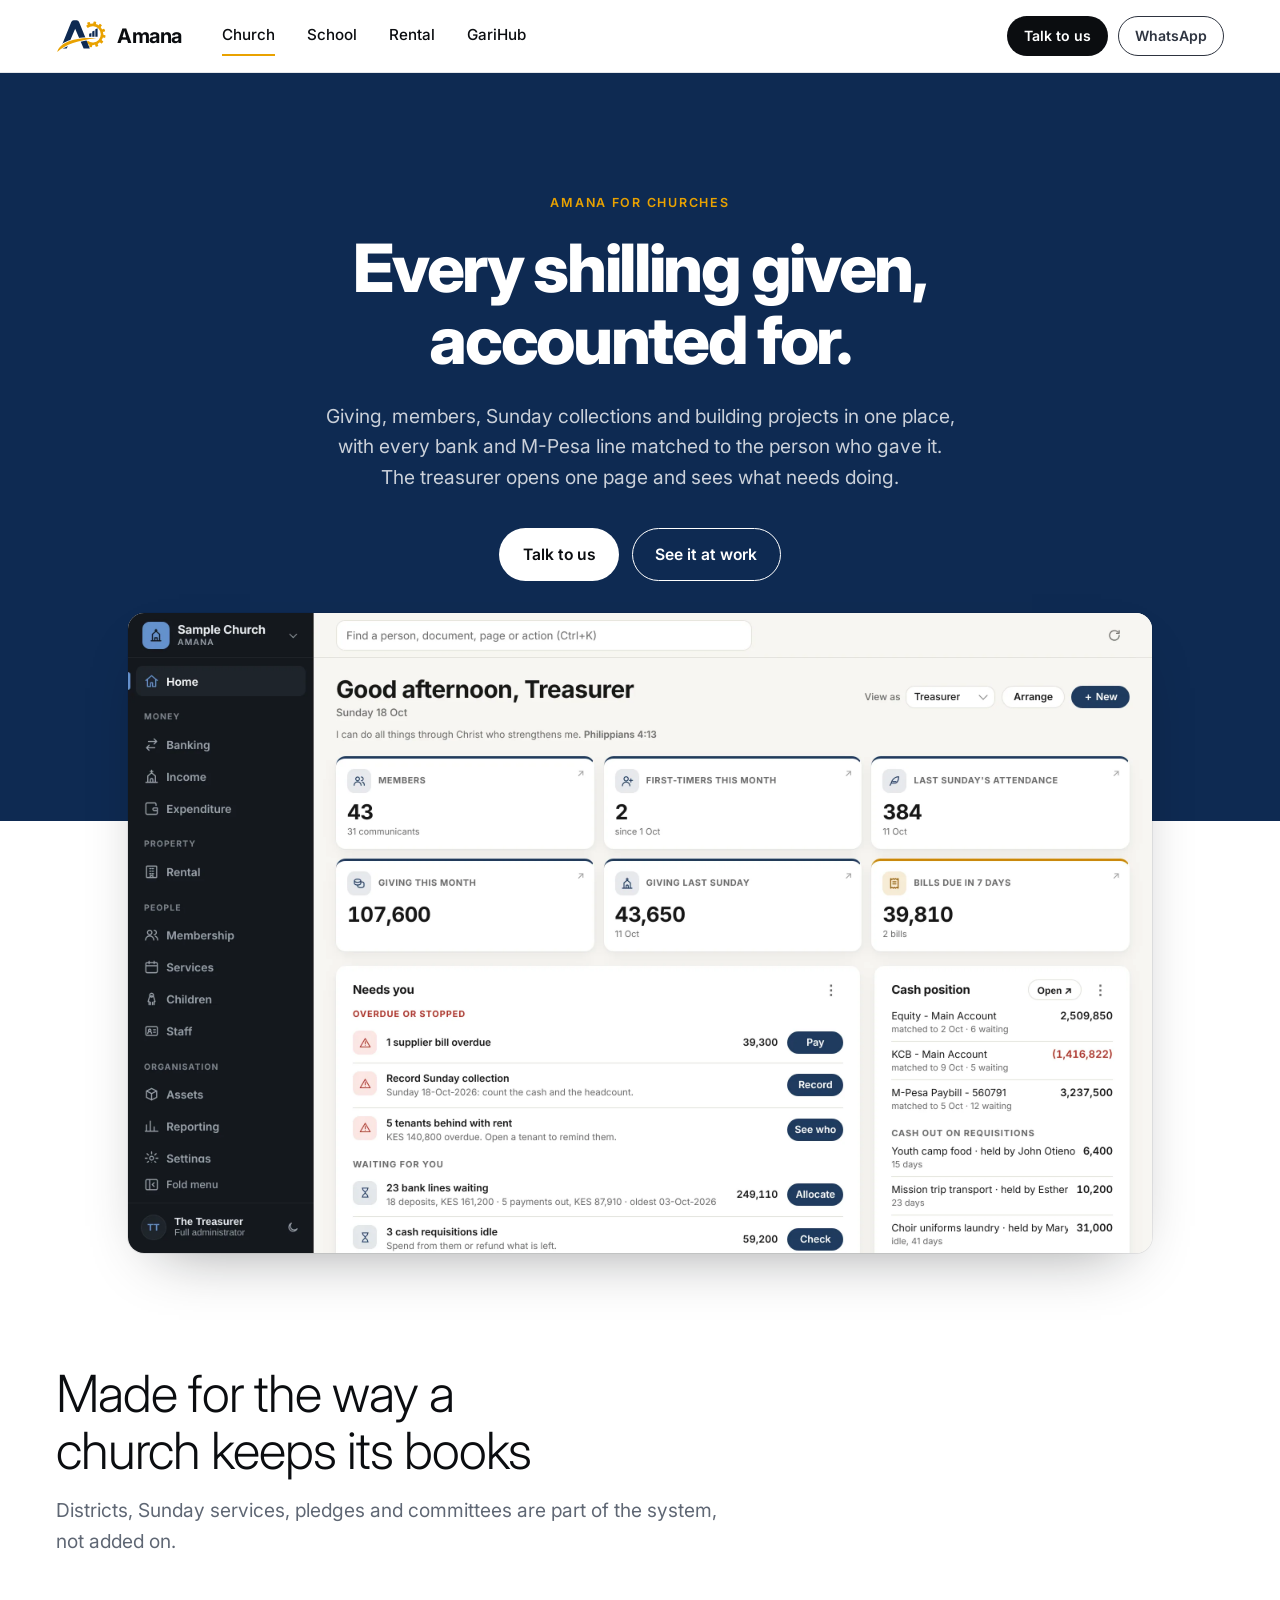
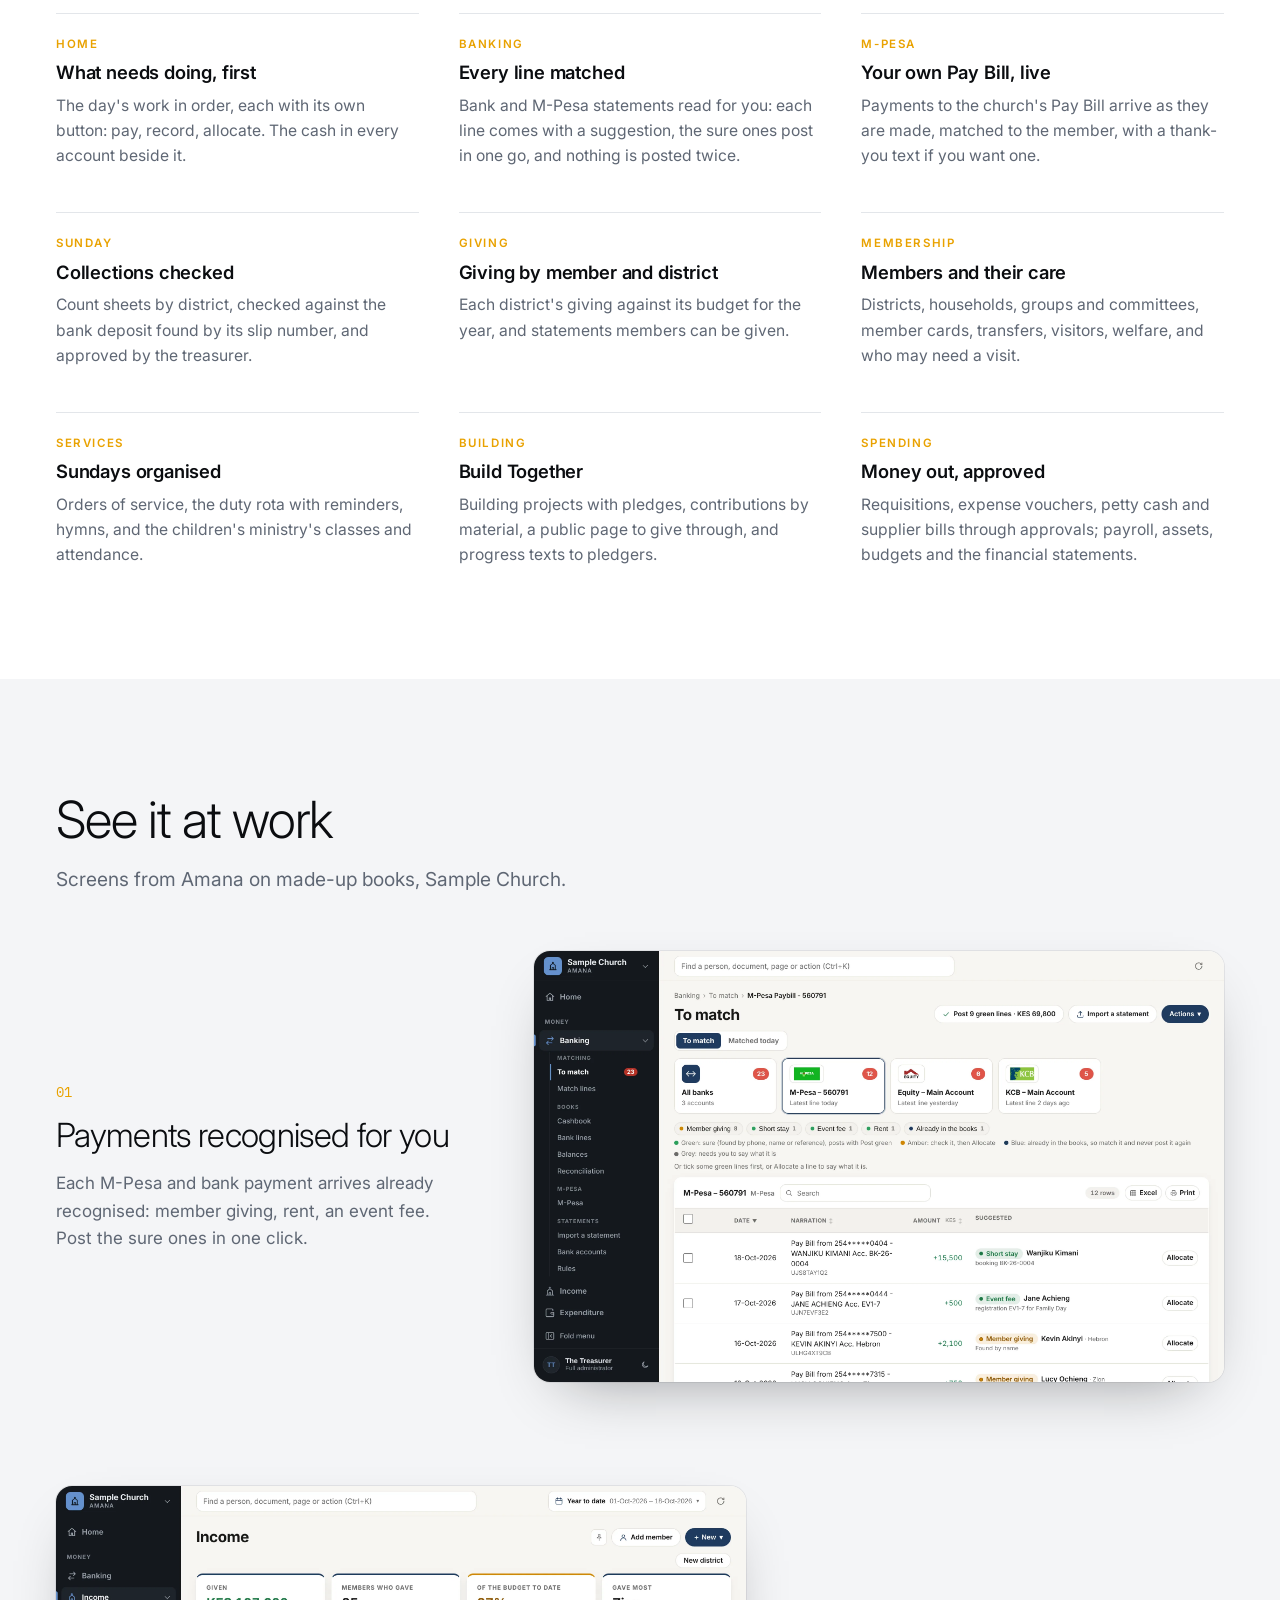
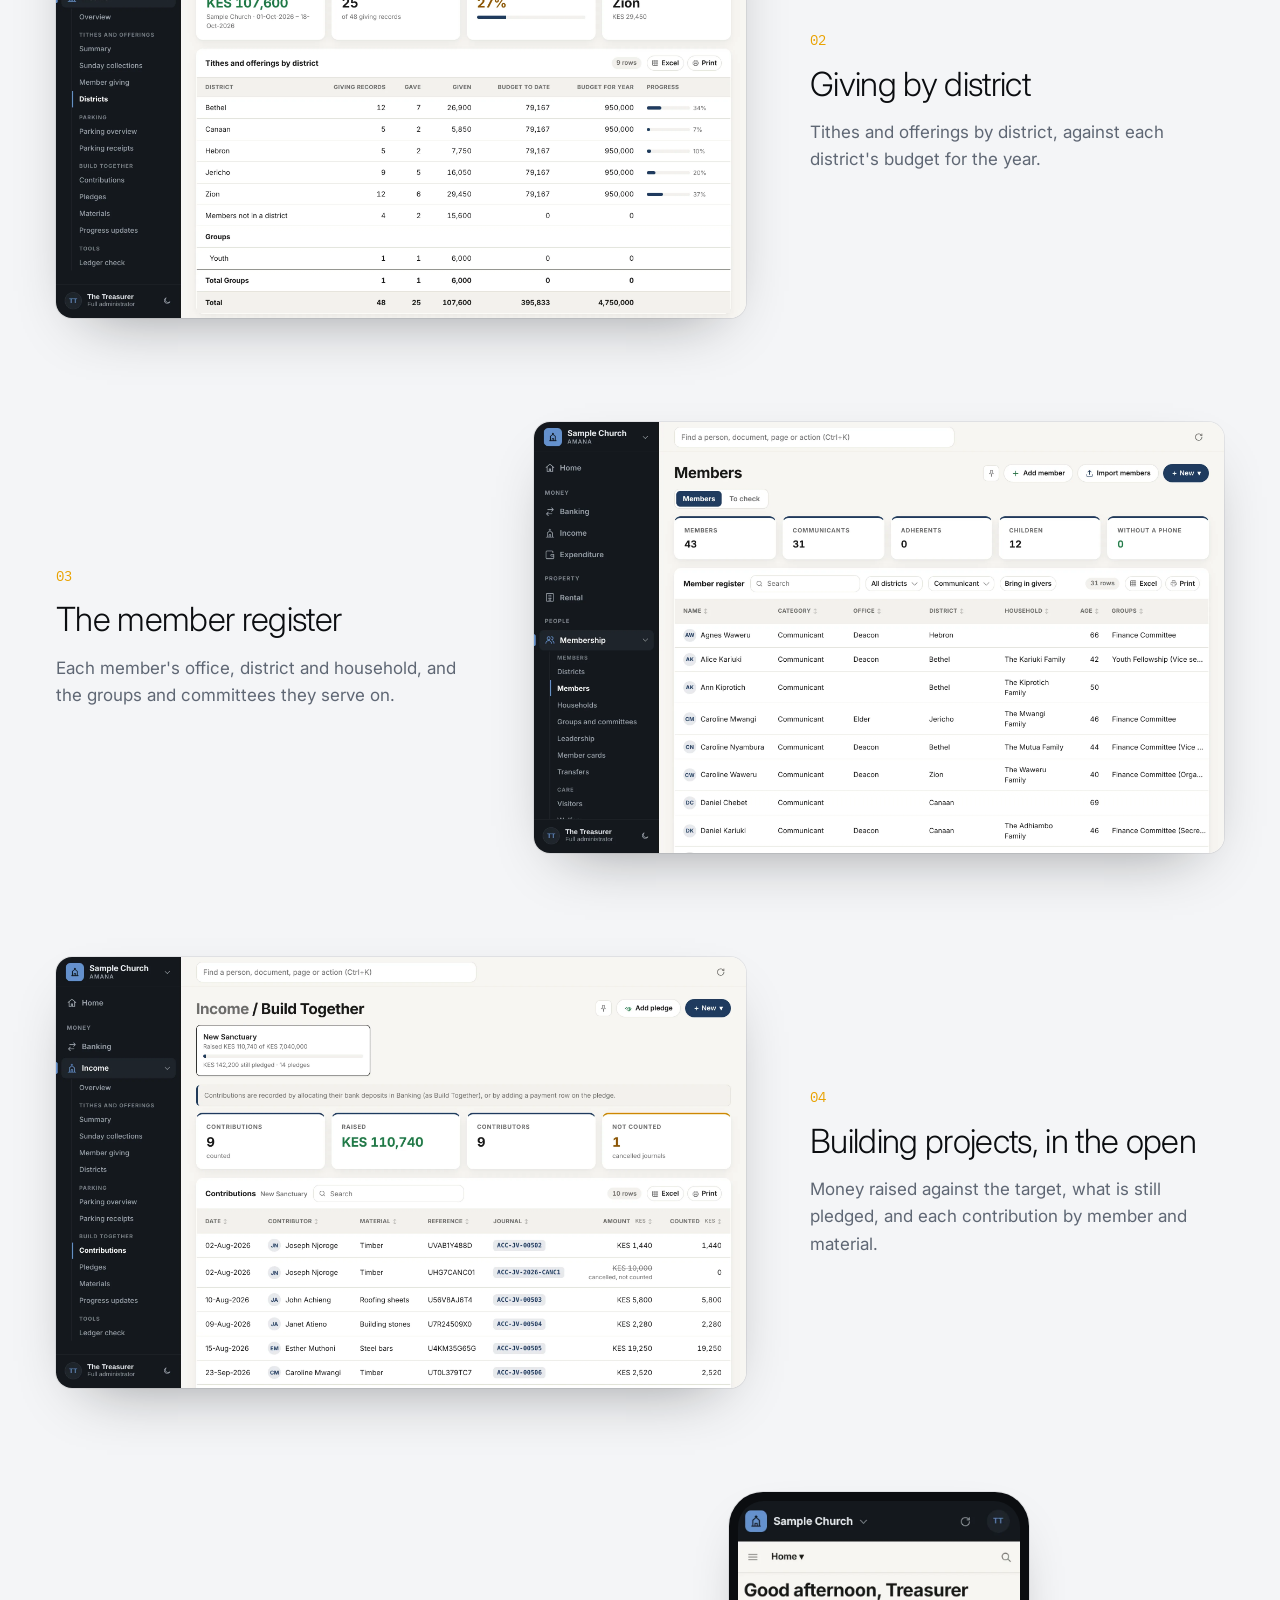
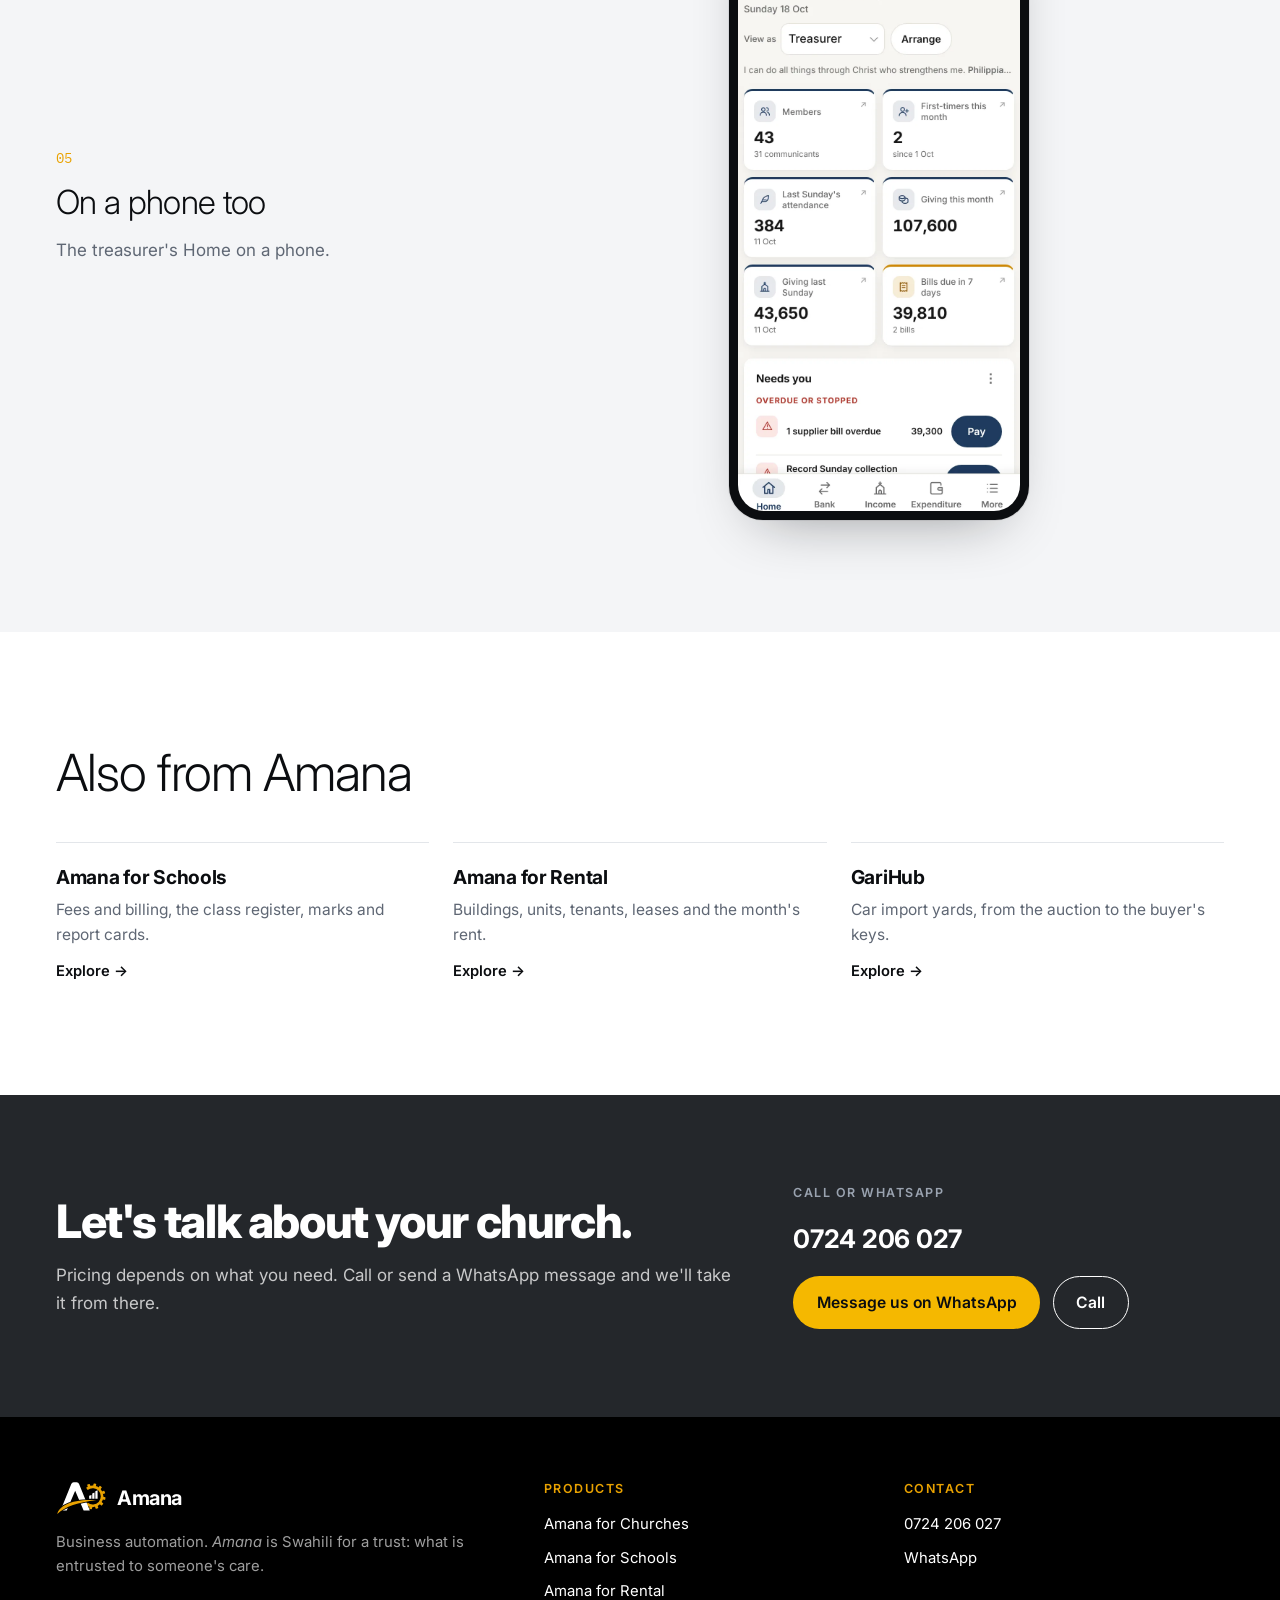
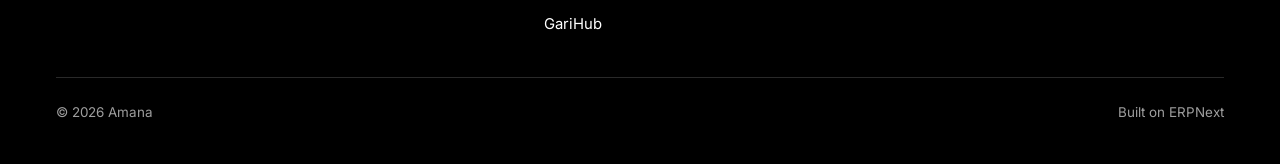
==== commit ed3776f8: "Fresh screenshots of Amana as it looks now, and its current features Church, School and Rental pages" ====
--- a/church/index.html
+++ b/church/index.html
@@ -4,10 +4,10 @@
 <meta charset="utf-8">
 <meta name="viewport" content="width=device-width, initial-scale=1, viewport-fit=cover">
 <title>Amana for Churches</title>
-<meta name="description" content="Amana keeps a church&#x27;s members, giving, Sunday services, pledges, building projects and accounts in one place, with M-Pesa and bank lines matched to the member.">
+<meta name="description" content="Amana runs a church&#x27;s giving, members, Sunday collections, building projects and accounts in one place, with every bank and M-Pesa line matched to the member who gave.">
 <meta property="og:title" content="Amana for Churches">
-<meta property="og:description" content="Amana keeps a church&#x27;s members, giving, Sunday services, pledges, building projects and accounts in one place, with M-Pesa and bank lines matched to the member.">
-<meta property="og:image" content="https://amana-erp.com/images/church/today.webp">
+<meta property="og:description" content="Amana runs a church&#x27;s giving, members, Sunday collections, building projects and accounts in one place, with every bank and M-Pesa line matched to the member who gave.">
+<meta property="og:image" content="https://amana-erp.com/images/church/home.webp">
 <meta property="og:url" content="https://amana-erp.com/church/">
 <meta property="og:type" content="website">
 <link rel="icon" href="/images/amana.svg" type="image/svg+xml">
@@ -39,14 +39,14 @@
 		<div class="wrap">
 			<p class="eyebrow">Amana for Churches</p>
 			<h1>Every shilling given, accounted for.</h1>
-			<p class="lede">Members and districts, tithes and offerings, Sunday collections, pledges and building projects, with each M-Pesa gift matched to the member who gave it. The treasurer opens one page and sees what needs doing.</p>
+			<p class="lede">Giving, members, Sunday collections and building projects in one place, with every bank and M-Pesa line matched to the person who gave it. The treasurer opens one page and sees what needs doing.</p>
 			<div class="actions">
 				<a class="btn btn-white" href="#contact">Talk to us</a>
 				<a class="btn btn-outline" href="#screens">See it at work</a>
 			</div>
 		</div>
 	</section>
-	<div class="hero-shot"><div class="wrap"><div class="frame"><img src="/images/church/today.webp" alt="The treasurer&#x27;s home page: giving this month, bills due, what needs doing and the cash in each account" width="1280" height="800"></div></div></div>
+	<div class="hero-shot"><div class="wrap"><div class="frame"><img src="/images/church/home.webp" alt="The treasurer&#x27;s Home: members, attendance, giving this month, bills due, what needs doing and the cash in every account" width="1280" height="800"></div></div></div>
 
 	<section class="band">
 		<div class="wrap">
@@ -55,15 +55,15 @@
 				<p class="lede">Districts, Sunday services, pledges and committees are part of the system, not added on.</p>
 			</div>
 			<div class="features">
-				<article class="feature"><span class="area">Today</span><h3>What needs doing, first</h3><p>The home page lists what is waiting, most urgent first, each with its own button: record, pay, match.</p></article>
-				<article class="feature"><span class="area">Members</span><h3>The member register</h3><p>Districts, households, groups and committees, offices, and what each member has given this year.</p></article>
-				<article class="feature"><span class="area">Members</span><h3>Member cards with QR codes</h3><p>Print cards ten to a sheet. Scan one to open the member, or to check them in at an event.</p></article>
-				<article class="feature"><span class="area">Sunday</span><h3>Services and collections</h3><p>Count Sunday&#x27;s collection by district and check it against the bank deposit, found by its slip number.</p></article>
-				<article class="feature"><span class="area">Giving</span><h3>Tithes and offerings by district</h3><p>Giving against each district&#x27;s budget for the year, month-by-month trends and new givers.</p></article>
-				<article class="feature"><span class="area">Giving</span><h3>Giving statements</h3><p>Each member&#x27;s page shows a year of giving; their statement prints as a thank-you letter.</p></article>
-				<article class="feature"><span class="area">Pledges</span><h3>Pledges kept track of</h3><p>What each member pledged against what they have actually given.</p></article>
-				<article class="feature"><span class="area">Building</span><h3>Building projects</h3><p>Pledges, contributions by material, and a public project page people can give through.</p></article>
-				<article class="feature"><span class="area">Bank</span><h3>M-Pesa and bank matched</h3><p>Every unmatched bank and M-Pesa line comes with a suggestion. Tick the right ones and post them together.</p></article>
+				<article class="feature"><span class="area">Home</span><h3>What needs doing, first</h3><p>The day&#x27;s work in order, each with its own button: pay, record, allocate. The cash in every account beside it.</p></article>
+				<article class="feature"><span class="area">Banking</span><h3>Every line matched</h3><p>Bank and M-Pesa statements read for you: each line comes with a suggestion, the sure ones post in one go, and nothing is posted twice.</p></article>
+				<article class="feature"><span class="area">M-Pesa</span><h3>Your own Pay Bill, live</h3><p>Payments to the church&#x27;s Pay Bill arrive as they are made, matched to the member, with a thank-you text if you want one.</p></article>
+				<article class="feature"><span class="area">Sunday</span><h3>Collections checked</h3><p>Count sheets by district, checked against the bank deposit found by its slip number, and approved by the treasurer.</p></article>
+				<article class="feature"><span class="area">Giving</span><h3>Giving by member and district</h3><p>Each district&#x27;s giving against its budget for the year, and statements members can be given.</p></article>
+				<article class="feature"><span class="area">Membership</span><h3>Members and their care</h3><p>Districts, households, groups and committees, member cards, transfers, visitors, welfare, and who may need a visit.</p></article>
+				<article class="feature"><span class="area">Services</span><h3>Sundays organised</h3><p>Orders of service, the duty rota with reminders, hymns, and the children&#x27;s ministry&#x27;s classes and attendance.</p></article>
+				<article class="feature"><span class="area">Building</span><h3>Build Together</h3><p>Building projects with pledges, contributions by material, a public page to give through, and progress texts to pledgers.</p></article>
+				<article class="feature"><span class="area">Spending</span><h3>Money out, approved</h3><p>Requisitions, expense vouchers, petty cash and supplier bills through approvals; payroll, assets, budgets and the financial statements.</p></article>
 			</div>
 		</div>
 	</section>
@@ -76,16 +76,24 @@
 			</div>
 			<div class="screens">
 				<div class="screen-row">
-					<div><span class="num">01</span><h3>Giving by district</h3><p>Tithes and offerings by district: who gave, how much, and progress against each district&#x27;s budget for the year.</p></div>
+					<div><span class="num">01</span><h3>Payments recognised for you</h3><p>Each M-Pesa and bank payment arrives already recognised: member giving, rent, an event fee. Post the sure ones in one click.</p></div>
+					<div class="frame"><img src="/images/church/bank-matching.webp" alt="Banking: M-Pesa payments with what each one is" width="1280" height="800" loading="lazy"></div>
+				</div>
+				<div class="screen-row">
+					<div><span class="num">02</span><h3>Giving by district</h3><p>Tithes and offerings by district, against each district&#x27;s budget for the year.</p></div>
 					<div class="frame"><img src="/images/church/giving-by-district.webp" alt="Tithes and offerings by district against budget" width="1280" height="800" loading="lazy"></div>
 				</div>
 				<div class="screen-row">
-					<div><span class="num">02</span><h3>The member register</h3><p>District, household, office, groups and committees, and what each member has given this year.</p></div>
+					<div><span class="num">03</span><h3>The member register</h3><p>Each member&#x27;s office, district and household, and the groups and committees they serve on.</p></div>
 					<div class="frame"><img src="/images/church/members.webp" alt="The member register" width="1280" height="800" loading="lazy"></div>
 				</div>
+				<div class="screen-row">
+					<div><span class="num">04</span><h3>Building projects, in the open</h3><p>Money raised against the target, what is still pledged, and each contribution by member and material.</p></div>
+					<div class="frame"><img src="/images/church/build-together.webp" alt="Build Together: a building project&#x27;s pledges and contributions" width="1280" height="800" loading="lazy"></div>
+				</div>
 				<div class="screen-row phone-row">
-					<div><span class="num">03</span><h3>On a phone too</h3><p>The church&#x27;s home page on a phone.</p></div>
-					<div class="frame phone"><img src="/images/church/today-phone.webp" alt="The church&#x27;s home page on a phone" width="390" height="844" loading="lazy"></div>
+					<div><span class="num">05</span><h3>On a phone too</h3><p>The treasurer&#x27;s Home on a phone.</p></div>
+					<div class="frame phone"><img src="/images/church/home-phone.webp" alt="The treasurer&#x27;s Home on a phone" width="390" height="844" loading="lazy"></div>
 				</div>
 			</div>
 		</div>
@@ -93,7 +101,7 @@
 
 	<section class="band">
 		<div class="wrap">
-			<h2 class="light">Run a school or rental property too?</h2>
+			<h2 class="light">Also from Amana</h2>
 			<div class="others">
 				<a href="/school/"><b>Amana for Schools</b><span>Fees and billing, the class register, marks and report cards.</span><span class="go">Explore →</span></a>
 				<a href="/rental/"><b>Amana for Rental</b><span>Buildings, units, tenants, leases and the month's rent.</span><span class="go">Explore →</span></a>
--- a/css/site.css
+++ b/css/site.css
@@ -114,7 +114,7 @@
 /* Screenshot frames */
 .frame { border-radius: 16px; overflow: hidden; background: #fff; box-shadow: 0 24px 60px -30px rgba(11, 13, 16, 0.45), 0 0 0 1px rgba(11, 13, 16, 0.07); }
 .frame img { width: 100%; }
-.frame.phone { max-width: 300px; border-radius: 34px; padding: 9px; background: var(--black); }
+.frame.phone { width: 100%; max-width: 300px; border-radius: 34px; padding: 9px; background: var(--black); }
 .frame.phone img { border-radius: 26px; }
 
 /* "Made for" strip */
